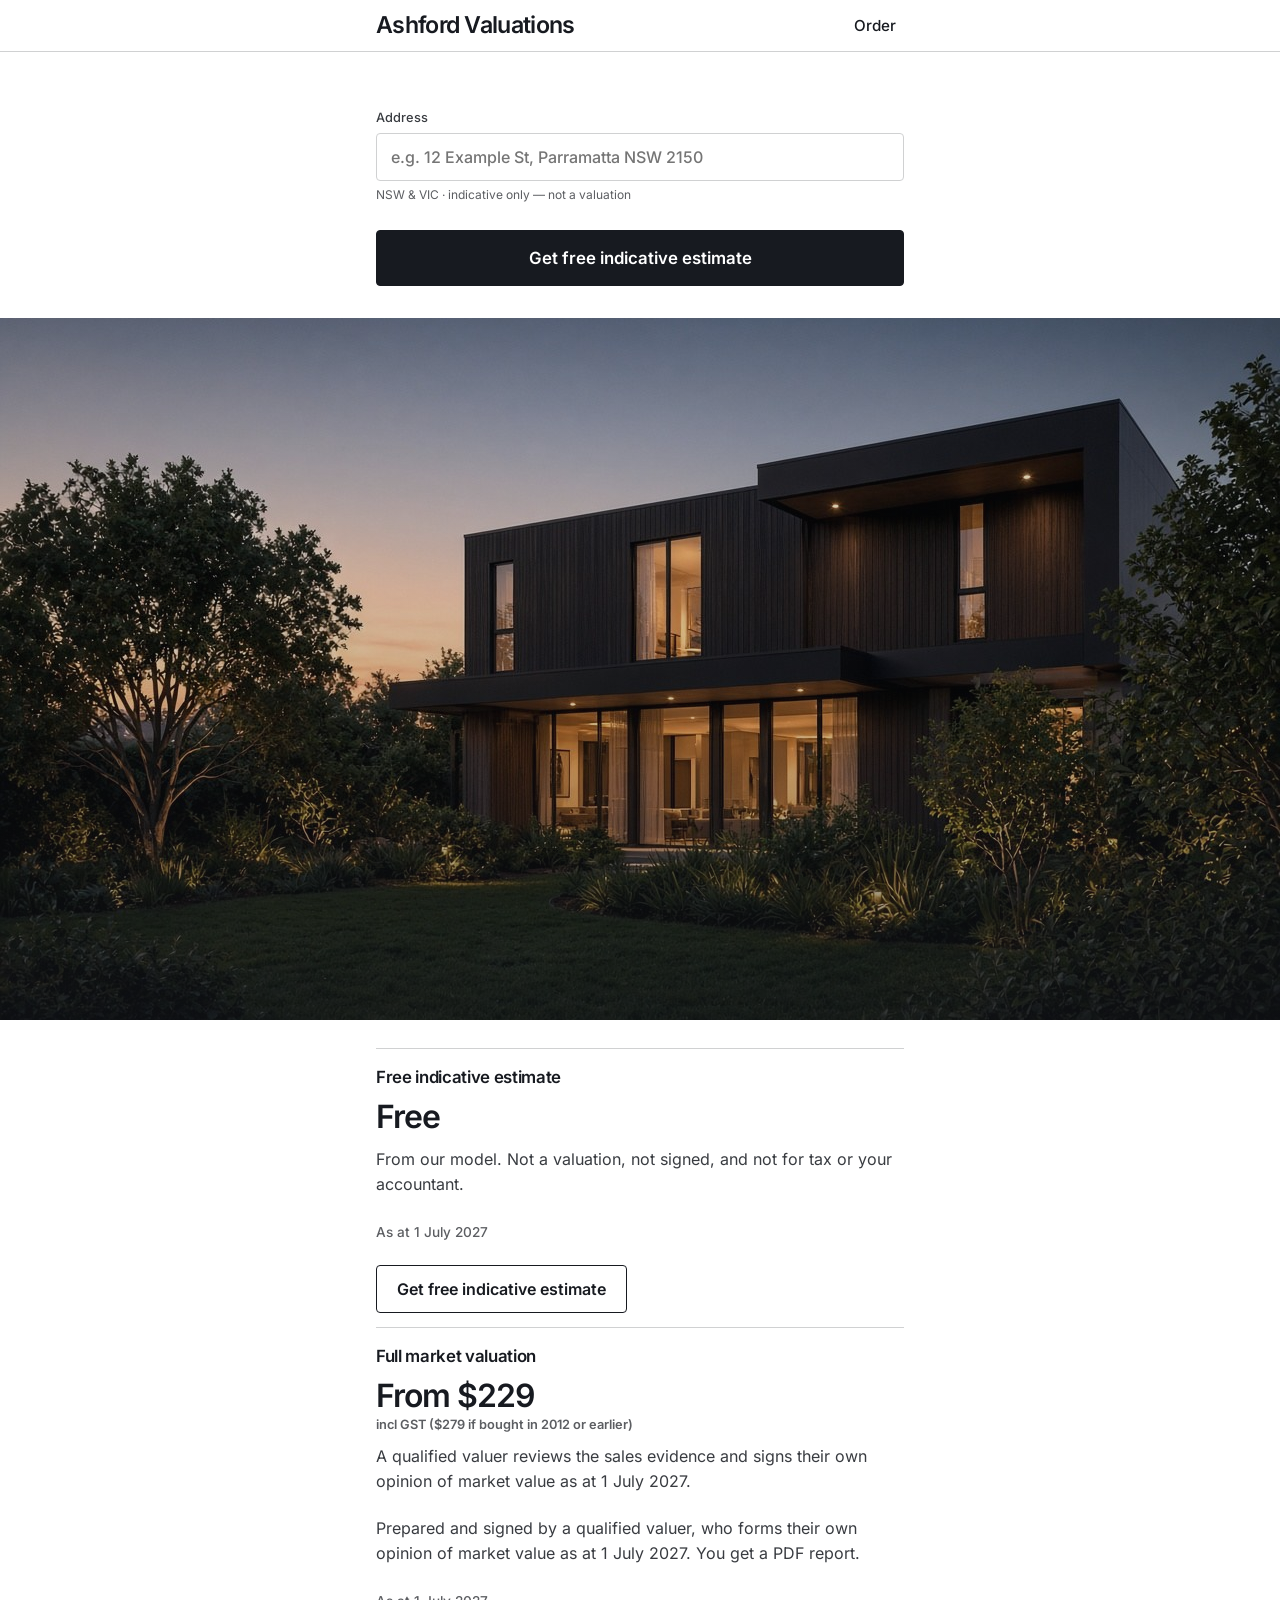
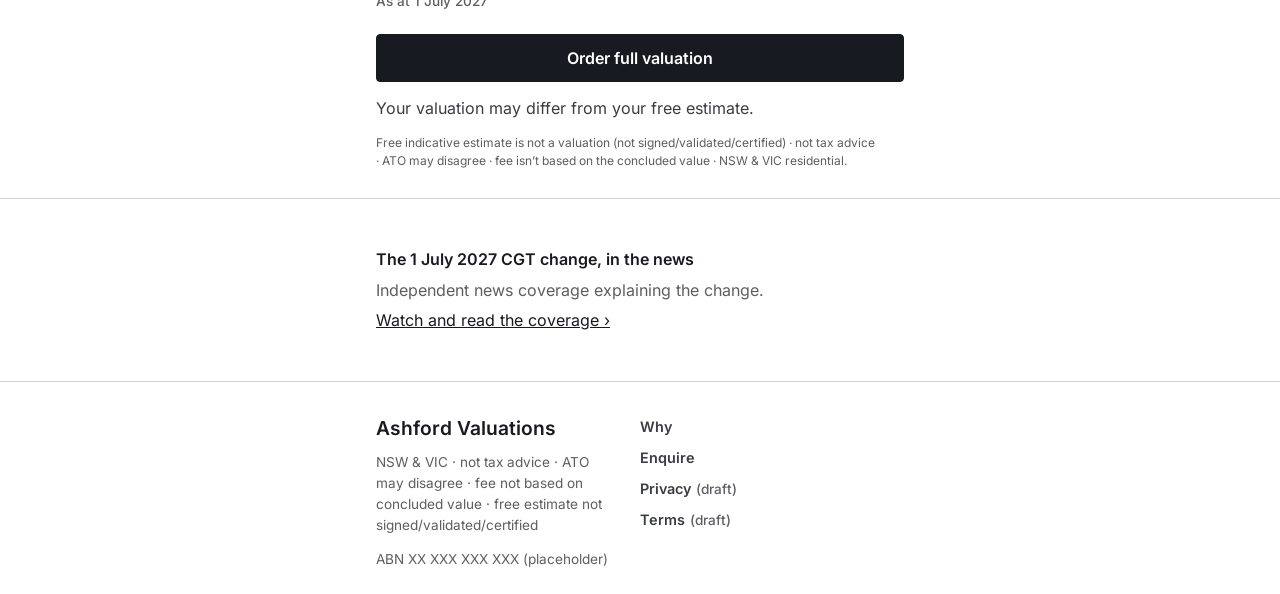
==== index.html @ 21343f56 "design6h: two products on home, start.html fixed-price quote, how-it-works removed - home: remove st" ====
<!DOCTYPE html>
<html lang="en-AU">
<head>
  <meta charset="utf-8">
  <meta name="viewport" content="width=device-width, initial-scale=1">
  <title>Free indicative estimate as at your tax date — Ashford Valuations</title>
  <meta name="description" content="Free indicative estimate as at your tax date. Not a valuation, not for tax. Full market valuation from $229 incl GST ($279 if bought in 2012 or earlier). NSW &amp; VIC.">
  <link rel="stylesheet" href="styles.css?v=design6h">
</head>
<body>
  <header class="site-header">
    <div class="header-inner">
      <a class="logo" href="index.html"><span class="logo-mark">Ashford Valuations</span></a>
      <a class="header-enquire" href="start.html">Order</a>
    </div>
  </header>

  <main>
    <section class="hero hero-avm" id="estimate">
      <div class="container hero-avm-inner">
        <div class="avm-box" id="estimate-form-panel">
          <form id="estimate-form" class="avm-form" novalidate>
            <div class="avm-row">
              <div class="field avm-address">
                <label for="property-address">Address</label>
                <input type="text" id="property-address" name="address" autocomplete="street-address" placeholder="e.g. 12 Example St, Parramatta NSW 2150" required>
                <span class="hint avm-hint">NSW &amp; VIC · indicative only — not a valuation</span>
              </div>
              <div class="avm-submit">
                <button type="submit" class="btn btn-primary btn-lg avm-btn">Get free indicative estimate</button>
              </div>
            </div>
          </form>
        </div>

        <div class="estimate-result avm-result" id="estimate-result" hidden aria-live="polite">
          <p class="estimate-figure"><span id="result-figure">$1,050,000</span></p>
          <p class="tiny-note estimate-date-note" id="result-date-inline">As at 1 July 2027 · indicative — not a valuation, not for tax</p>
          <p class="tiny-note post-result-line">Don’t give this to your accountant.</p>
          <div class="btn-group">
            <a class="btn btn-primary" href="#products">Order from $229</a>
            <button type="button" class="btn btn-outline" id="estimate-reset">Try another</button>
          </div>
        </div>
      </div>
    </section>

    <section class="graphic-band" aria-label="Residential property">
      <img class="graphic-band-img" src="images/hero-property.jpg?v=design6h" alt="Australian residential home exterior at dusk" width="1920" height="1080" decoding="async">
      <div class="graphic-band-scrim" aria-hidden="true"></div>
    </section>

    <section class="section section-tight" id="products">
      <div class="container">
        <div class="sku-grid">
          <article class="sku-card" id="free-estimate">
            <h3>Free indicative estimate</h3>
            <p class="sku-price">Free</p>
            <p>From our model. Not a valuation, not signed, and not for tax or your accountant.</p>
            <p class="sku-meta">As at 1 July 2027</p>
            <div class="sku-ctas-row">
              <a class="btn btn-outline" href="#estimate">Get free indicative estimate</a>
            </div>
          </article>
          <article class="sku-card featured" id="signed-valuation">
            <h3>Full market valuation</h3>
            <p class="sku-price">From $229 <span>incl GST ($279 if bought in 2012 or earlier)</span></p>
            <p>A qualified valuer reviews the sales evidence and signs their own opinion of market value as at 1 July 2027.</p>
            <p>Prepared and signed by a qualified valuer, who forms their own opinion of market value as at 1 July 2027. You get a PDF report.</p>
            <p class="sku-meta">As at 1 July 2027</p>
            <div class="sku-ctas-row">
              <a class="btn btn-primary" href="start.html">Order full valuation</a>
            </div>
          </article>
        </div>
        <p>Your valuation may differ from your free estimate.</p>
        <p class="pricing-note">Free indicative estimate is not a valuation (not signed/validated/certified) · not tax advice · ATO may disagree · fee isn’t based on the concluded value · NSW &amp; VIC residential.</p>
      </div>
    </section>

    <section class="section section-tight news-teaser" aria-labelledby="news-teaser-label">
      <div class="container">
        <p class="news-teaser-title" id="news-teaser-label">The 1 July 2027 CGT change, in the news</p>
        <p class="muted">Independent news coverage explaining the change.</p>
        <p><a class="news-teaser-link" href="why.html#in-the-news">Watch and read the coverage ›</a></p>
      </div>
    </section>
  </main>

  <footer class="site-footer">
    <div class="footer-inner">
      <div>
        <div class="footer-brand">Ashford Valuations</div>
        <p class="footer-meta">NSW &amp; VIC · not tax advice · ATO may disagree · fee not based on concluded value · free estimate not signed/validated/certified</p>
        <p class="footer-meta">ABN XX XXX XXX XXX (placeholder)</p>
      </div>
      <div class="footer-col">
        <ul class="footer-links">
          <li><a href="why.html">Why</a></li>
          <li><a href="start.html">Enquire</a></li>
          <li><a href="privacy.html">Privacy</a> <span class="phone-hint">(draft)</span></li>
          <li><a href="terms.html">Terms</a> <span class="phone-hint">(draft)</span></li>
        </ul>
      </div>
    </div>
  </footer>
  <script src="app.js?v=design6h"></script>
</body>
</html>
---- styles.css ----
/* Lock the Date — design4 Tesla clean-order + valuation graphics (preview, not Joe-approved)
   White page · black CTAs · address-only · photo band · no teal / no Call
   Product locks: address-only hero, as-at 1 July 2027, from $229 — copy unchanged */
/* Inter (self-hosted, SIL OFL 1.1 — see fonts/OFL.txt). Latin subset, variable wght 400–700 (covers 400/500/600/700 used). */
@font-face {
  font-family: "Inter";
  font-style: normal;
  font-weight: 400 700;
  font-display: swap;
  src: url("fonts/inter-latin-wght-normal.woff2?v=design6h") format("woff2");
  unicode-range: U+0000-00FF, U+0131, U+0152-0153, U+02BB-02BC, U+02C6, U+02DA, U+02DC, U+0304, U+0308, U+0329, U+2000-206F, U+20AC, U+2122, U+2191, U+2193, U+2212, U+2215, U+FEFF, U+FFFD;
}

:root {
  --bg: #FFFFFF;
  --bg-soft: #F4F4F4;      /* rare only */
  --bg-elevated: #FFFFFF;
  --bg-muted: #F4F4F4;
  --text: #171A20;
  --text-secondary: #393C41;
  --muted: #5C5E62;
  --border: #D0D1D2;
  --border-strong: #171A20;
  --accent: #171A20;
  --accent-hover: #000000;
  --accent-soft: #F4F4F4;
  --accent-text: #FFFFFF;
  --cta: #171A20;
  --cta-hover: #000000;
  --cta-text: #FFFFFF;
  --ghost-border: #171A20;
  --success: #171A20;
  --success-bg: #F4F4F4;
  --warning-bg: #F4F4F4;
  --warning-border: #D0D1D2;
  --danger-bg: #F4F4F4;
  --shadow-sm: none;
  --shadow-md: none;
  --radius: 4px;
  --radius-lg: 4px;
  --radius-card: 4px;
  --radius-sm: 4px;
  --radius-pill: 4px;
  --max: 560px;
  --font: "Inter", system-ui, -apple-system, "Segoe UI", Roboto, sans-serif;
  --header-h: 52px;
  --tap: 48px;
}

*, *::before, *::after { box-sizing: border-box; }

html {
  scroll-behavior: smooth;
  scroll-padding-top: calc(var(--header-h) + 12px);
}

body {
  margin: 0;
  font-family: var(--font);
  color: var(--text);
  background: var(--bg);
  line-height: 1.55;
  font-size: 16px;
  min-height: 100vh;
  display: flex;
  flex-direction: column;
  -webkit-font-smoothing: antialiased;
  -moz-osx-font-smoothing: grayscale;
}

main { flex: 1; }

img { max-width: 100%; height: auto; display: block; }

a { color: var(--text); text-decoration: none; }
a:hover { color: var(--text); text-decoration: underline; }

h1, h2, h3, h4 {
  font-family: var(--font);
  color: var(--text);
  font-weight: 600;
  line-height: 1.25;
  letter-spacing: -0.02em;
  margin: 0 0 0.5rem;
}

h1 { font-size: clamp(1.5rem, 4vw, 2rem); font-weight: 600; }
h2 { font-size: 1.35rem; font-weight: 600; }
h3 { font-size: 1.05rem; font-weight: 600; }

p { margin: 0 0 0.85rem; color: var(--text-secondary); }
p:last-child { margin-bottom: 0; }

ul, ol { margin: 0 0 1rem; padding-left: 1.25rem; color: var(--text-secondary); }
li { margin-bottom: 0.35rem; }

.sr-only {
  position: absolute;
  width: 1px;
  height: 1px;
  padding: 0;
  margin: -1px;
  overflow: hidden;
  clip: rect(0, 0, 0, 0);
  white-space: nowrap;
  border: 0;
}

.mb-0 { margin-bottom: 0 !important; }
.muted { color: var(--muted); }

/* —— Layout —— */
.container {
  max-width: var(--max);
  margin: 0 auto;
  padding: 0 1rem;
}

.section {
  padding: 1.5rem 0;
}

@media (min-width: 720px) {
  .section { padding: 2rem 0; }
}

.section-tight {
  padding: 1.25rem 0;
}

@media (min-width: 720px) {
  .section-tight { padding: 1.75rem 0; }
}

.section-alt {
  background: transparent;
  border-top: 0;
  border-bottom: 0;
}

.section-head {
  margin-bottom: 1.25rem;
}

.section-head-tight {
  margin-bottom: 1rem;
}

.section-head .lead {
  max-width: 36em;
}

.eyebrow {
  display: inline-block;
  margin: 0 0 0.5rem;
  font-size: 0.72rem;
  font-weight: 600;
  letter-spacing: 0.06em;
  text-transform: uppercase;
  color: var(--accent);
}

.lead {
  font-size: 1.05rem;
  color: var(--text-secondary);
  max-width: 38em;
}

.lead-tight {
  margin-bottom: 1rem;
}

.page-intro {
  padding-top: 1.25rem;
  padding-bottom: 0.75rem;
}

/* —— Header: thin white + Order text —— */
.site-header {
  background: var(--bg-elevated);
  border-bottom: 1px solid var(--border);
  position: sticky;
  top: 0;
  z-index: 100;
  height: var(--header-h);
  box-shadow: none;
}

.header-inner {
  max-width: var(--max);
  margin: 0 auto;
  padding: 0 1rem;
  height: 100%;
  display: flex;
  align-items: center;
  justify-content: space-between;
  gap: 1rem;
}

.logo {
  display: inline-flex;
  align-items: center;
  color: var(--text);
  text-decoration: none;
  min-height: var(--tap);
}

.logo:hover {
  color: var(--text);
  text-decoration: none;
}

.logo-mark {
  font-weight: 600;
  font-size: clamp(1.25rem, 2.8vw, 1.45rem);
  letter-spacing: -0.03em;
  color: var(--text);
  line-height: 1.15;
}

.logo-glyph,
.logo-text,
.logo-sub { display: none; }

.header-call,
.nav-cta {
  display: none !important; /* placeholder Call removed — use .header-enquire */
}

.header-enquire {
  display: inline-flex;
  align-items: center;
  justify-content: center;
  min-height: var(--tap);
  padding: 0 0.5rem;
  font-weight: 500;
  font-size: 0.95rem;
  color: var(--text) !important;
  text-decoration: none !important;
  background: transparent;
  border: 0;
}

.header-enquire:hover {
  color: var(--text) !important;
  text-decoration: underline !important;
}

/* Keep old nav selectors harmless if present */
.nav,
.nav-toggle { display: none !important; }

/* —— Buttons —— */
.btn {
  display: inline-flex;
  align-items: center;
  justify-content: center;
  gap: 0.4rem;
  min-height: var(--tap);
  padding: 0.75rem 1.25rem;
  font-family: var(--font);
  font-size: 1rem;
  font-weight: 600;
  line-height: 1.2;
  border-radius: var(--radius);
  border: 1px solid transparent;
  cursor: pointer;
  text-decoration: none !important;
  text-align: center;
  transition: background 0.12s ease, border-color 0.12s ease, color 0.12s ease, box-shadow 0.12s ease;
}

.btn-primary {
  background: var(--cta);
  color: var(--cta-text) !important;
  border-color: var(--cta);
  box-shadow: none;
}

.btn-primary:hover {
  background: var(--cta-hover);
  border-color: var(--cta-hover);
  color: var(--cta-text) !important;
  box-shadow: none;
}

.btn-secondary {
  background: var(--bg-elevated);
  color: var(--text) !important;
  border-color: var(--border-strong);
}

.btn-secondary:hover {
  background: var(--bg-soft);
  color: var(--text) !important;
}

.btn-outline {
  background: var(--bg);
  color: var(--text) !important;
  border-color: var(--ghost-border);
}

.btn-outline:hover {
  background: var(--bg-soft);
  color: var(--text) !important;
  border-color: var(--ghost-border);
}

.btn-ghost {
  background: transparent;
  color: var(--text-secondary) !important;
  border-color: var(--border);
}

.btn-ghost:hover {
  background: var(--bg-soft);
  color: var(--text) !important;
}

.btn-lg {
  min-height: 56px;
  padding: 0.9rem 1.5rem;
  font-size: 1.05rem;
}

.btn-group {
  display: flex;
  flex-wrap: wrap;
  gap: 0.65rem;
  margin: 1rem 0;
}

.center-btns {
  justify-content: center;
}

.btn:disabled {
  opacity: 0.55;
  cursor: not-allowed;
}

/* —— Forms —— */
.field {
  margin-bottom: 0.85rem;
}

.field label {
  display: block;
  font-size: 0.8rem;
  font-weight: 500;
  color: var(--text-secondary);
  margin-bottom: 0.35rem;
}

.field input,
.field select,
.field textarea {
  width: 100%;
  min-height: var(--tap);
  padding: 0.7rem 0.85rem;
  font-family: var(--font);
  font-size: 1rem;
  color: var(--text);
  background: var(--bg-elevated);
  border: 1px solid var(--border);
  border-radius: var(--radius);
  appearance: none;
  -webkit-appearance: none;
}

.field select {
  background-image: url("data:image/svg+xml,%3Csvg xmlns='http://www.w3.org/2000/svg' width='12' height='8' viewBox='0 0 12 8'%3E%3Cpath fill='%230B0F14' d='M1 1l5 5 5-5'/%3E%3C/svg%3E");
  background-repeat: no-repeat;
  background-position: right 0.9rem center;
  padding-right: 2.4rem;
}

.field input:focus,
.field select:focus,
.field textarea:focus {
  outline: none;
  border-color: var(--text);
  box-shadow: none;
}

.field textarea {
  min-height: 110px;
  resize: vertical;
}

.field .hint,
.hint {
  display: block;
  margin-top: 0.3rem;
  font-size: 0.75rem;
  font-weight: 400;
  line-height: 1.5;
  color: var(--muted);
}

.field-row {
  display: grid;
  gap: 0.75rem;
}

@media (min-width: 640px) {
  .field-row {
    grid-template-columns: 1fr 1fr;
  }
}

.label-optional {
  font-weight: 500;
  color: var(--muted);
}

.form-panel {
  background: var(--bg-elevated);
  border: 1px solid var(--border);
  border-radius: var(--radius-lg);
  box-shadow: none;
  padding: 1.25rem;
  margin: 1rem 0;
}

.form-section h3 {
  margin-bottom: 0.85rem;
  font-size: 1rem;
}

.tiny-note {
  font-size: 0.8rem;
  color: var(--muted);
  margin: 0.75rem 0;
}

.privacy-line {
  border-top: 1px solid var(--border);
  padding-top: 0.75rem;
}

.form-status {
  margin-top: 0.75rem;
  font-size: 0.9rem;
  color: var(--text-secondary);
}

.form-status-error {
  color: #0B0F14;
  background: var(--danger-bg);
  padding: 0.65rem 0.85rem;
  border-radius: var(--radius-sm);
  border: 1px solid #D0D7DE;
}

.confirm-box {
  background: var(--success-bg);
  border: 1px solid var(--success);
  border-radius: var(--radius-lg);
  padding: 1.25rem;
  margin-top: 1rem;
}

.confirm-box h3 {
  color: var(--success);
  margin-bottom: 0.4rem;
}

.confirm-box.visible { display: block; }

/* —— Hero / AVM —— */
.hero,
.hero-avm {
  padding: 2.5rem 0 1.5rem;
  background: var(--bg);
}

@media (min-width: 720px) {
  .hero,
  .hero-avm {
    padding: 3.5rem 0 2rem;
  }
}

.hero-avm-inner {
  max-width: var(--max);
}

.hero h1 {
  margin-bottom: 0.65rem;
}

.hero-sub {
  font-size: 1.05rem;
  color: var(--text-secondary);
  margin-bottom: 1.25rem;
  max-width: 36em;
}

.avm-box {
  background: transparent;
  border: 0;
  border-radius: 0;
  box-shadow: none;
  padding: 0;
  margin-bottom: 0;
}

.avm-form .avm-row {
  display: flex;
  flex-direction: column;
  gap: 0.75rem;
}

.avm-address input {
  font-size: 1rem;
  font-weight: 500;
  min-height: var(--tap);
  border-radius: var(--radius);
}

.avm-submit .avm-btn,
.avm-submit .btn {
  width: 100%;
}

.avm-hint {
  margin: 0.75rem 0 0;
  font-size: 0.75rem;
  font-weight: 400;
  color: var(--muted);
  line-height: 1.5;
}

/* design4: stacked address + full-width black CTA (Tesla order) */
@media (min-width: 720px) {
  .avm-form .avm-row {
    display: flex;
    flex-direction: column;
    gap: 0.75rem;
  }

  .avm-submit .btn {
    width: 100%;
  }
}

/* Estimate result */
.estimate-result,
.avm-result {
  margin-top: 1.25rem;
}

.estimate-demo-card {
  background: var(--bg-elevated);
  border: 1px solid var(--border);
  border-radius: var(--radius-lg);
  box-shadow: none;
  padding: 1.15rem;
  margin-bottom: 0.85rem;
}

.estimate-demo-badge {
  display: inline-block;
  margin: 0 0 0.75rem;
  padding: 0.35rem 0.65rem;
  font-size: 0.72rem;
  font-weight: 500;
  text-transform: uppercase;
  letter-spacing: 0.04em;
  color: var(--text-secondary);
  background: var(--bg-soft);
  border: 1px solid var(--border);
  border-radius: var(--radius-pill);
}

.estimate-address {
  font-size: 1.05rem;
  font-weight: 600;
  color: var(--text);
  margin: 0 0 0.25rem;
}

.estimate-as-at {
  font-size: 0.9rem;
  color: var(--muted);
  margin: 0 0 0.5rem;
}

.estimate-figure {
  font-size: clamp(1.75rem, 6vw, 2.25rem);
  font-weight: 700;
  letter-spacing: -0.03em;
  line-height: 1.1;
  color: var(--text);
  margin: 0.35rem 0 0.5rem;
}

.estimate-range {
  font-size: 1rem;
  font-weight: 600;
  color: var(--text-secondary);
  margin: 0 0 0.65rem;
}

.estimate-mock-note {
  font-size: 0.85rem;
  color: var(--muted);
  margin: 0;
}

.callout {
  background: var(--danger-bg);
  border: 1px solid var(--border);
  border-radius: var(--radius);
  padding: 0.9rem 1rem;
  margin: 0.85rem 0;
}

.callout strong {
  display: block;
  color: var(--text);
  margin-bottom: 0.25rem;
  font-size: 0.95rem;
}

.callout p {
  margin: 0;
  font-size: 0.9rem;
}

.estimate-disclaimer {
  background: var(--warning-bg);
  border-color: var(--warning-border);
}

/* —— SKU buy boxes —— */
.sku-grid {
  display: grid;
  gap: 0.85rem;
}

.sku-grid-2 {
  grid-template-columns: 1fr;
}

@media (min-width: 640px) {
  .sku-grid-2 {
    grid-template-columns: 1fr 1fr;
  }
}

.sku-card {
  background: var(--bg-elevated);
  border: 1px solid var(--border);
  border-radius: var(--radius-lg);
  box-shadow: none;
  padding: 1.15rem;
  display: flex;
  flex-direction: column;
  gap: 0.55rem;
  position: relative;
  overflow: hidden;
}

.sku-card.featured {
  border-color: var(--border);
  border-width: 1px;
  box-shadow: none;
}

/* Kill design2 featured teal top bar (app-card feel) */
.sku-card.featured::before {
  content: none;
  display: none;
}

/* Homepage price: compact band under hero, not a second tall elevated card */
#products .sku-grid {
  gap: 0;
}

#products .sku-card,
#products .sku-card.featured {
  background: transparent;
  border: 0;
  border-top: 1px solid var(--border);
  border-radius: 0;
  box-shadow: none;
  padding: 1.15rem 0 0.85rem;
  overflow: visible;
}

.sku-badge {
  display: inline-block;
  align-self: flex-start;
  padding: 0.25rem 0.55rem;
  font-size: 0.7rem;
  font-weight: 600;
  text-transform: uppercase;
  letter-spacing: 0.04em;
  background: var(--accent-soft);
  color: var(--accent);
  border-radius: var(--radius-pill);
  margin-bottom: 0.25rem;
}

.sku-badge.badge-alt {
  background: var(--bg-muted);
  color: var(--text);
}

.sku-price {
  font-size: clamp(1.75rem, 4vw, 2rem);
  font-weight: 600;
  letter-spacing: -0.03em;
  line-height: 1.1;
  color: var(--text);
  margin: 0.15rem 0 0.25rem;
}

.sku-price span {
  display: block;
  font-size: 0.8rem;
  font-weight: 600;
  letter-spacing: 0;
  color: var(--muted);
  margin-top: 0.25rem;
}

.sku-card h3 {
  font-size: 1.05rem;
  margin: 0;
}

.sku-sub {
  display: block;
  font-size: 0.85rem;
  font-weight: 500;
  color: var(--muted);
  margin-top: 0.2rem;
  letter-spacing: 0;
}

.sku-meta {
  font-size: 0.85rem;
  font-weight: 500;
  color: var(--muted);
  margin: 0.15rem 0 0.5rem;
}

.sku-card ul {
  margin: 0.25rem 0 0.75rem;
  padding-left: 1.1rem;
  flex: 1;
}

.sku-card li {
  font-size: 0.9rem;
  margin-bottom: 0.3rem;
}

.sku-ctas {
  margin: 0.5rem 0 0;
}

.sku-ctas .btn {
  width: 100%;
}

.pricing-note {
  margin-top: 0.85rem;
  font-size: 0.75rem;
  font-weight: 400;
  line-height: 1.5;
  color: var(--muted);
  max-width: 42em;
}

.signed-sku-grid {
  margin: 1rem 0;
}

.signed-valuation-block {
  margin-top: 2rem;
  padding-top: 1.5rem;
  border-top: 1px solid var(--border);
}

.enquire-block {
  background: var(--bg-elevated);
  border: 1px solid var(--border);
  border-radius: var(--radius-lg);
  box-shadow: none;
  padding: 1.15rem;
  margin: 1.25rem 0;
}

.enquire-block h3 {
  margin-bottom: 0.35rem;
}

.enquire-panel {
  margin-top: 1rem;
}

.enquire-heading {
  margin-bottom: 0.35rem;
}

.enquire-intro {
  margin-bottom: 1rem;
}

/* —— Steps —— */
.steps,
.steps-3,
ol.steps {
  list-style: none;
  padding: 0;
  margin: 0;
  display: grid;
  gap: 0;
}

@media (min-width: 720px) {
  .steps-3 {
    grid-template-columns: 1fr;
    gap: 0;
  }
}

.step {
  background: transparent;
  border: 0;
  border-bottom: 1px solid var(--border);
  border-radius: 0;
  box-shadow: none;
  padding: 0.75rem 0;
}

.section-alt .step {
  background: transparent;
}

@media (min-width: 720px) {
  .steps-3 .step {
    border-bottom: 1px solid var(--border);
    border-right: 0;
    padding: 0.75rem 0;
  }
  .steps-3 .step:last-child {
    border-bottom: 1px solid var(--border);
  }
}

.home-steps {
  border-top: 1px solid var(--border);
  margin-top: 0.25rem;
  padding-top: 0.25rem;
}

.step-num {
  display: inline-flex;
  align-items: center;
  justify-content: center;
  width: 28px;
  height: 28px;
  border-radius: 50%;
  background: var(--accent-soft);
  color: var(--accent);
  font-size: 0.85rem;
  font-weight: 600;
  margin-bottom: 0.5rem;
}

.step h3 {
  font-size: 1rem;
  margin-bottom: 0.35rem;
}

.step p {
  font-size: 0.9rem;
  margin: 0;
}

.home-steps .step h3 {
  font-size: 0.9rem;
  line-height: 1.35;
  font-weight: 600;
  margin: 0;
}

.hero-micro,
.post-result-line,
.term-02 {
  margin-top: 0.75rem;
  max-width: 42rem;
}

/* —— Trust strip —— */
.home-trust-section {
  padding: 0.85rem 0;
  background: var(--bg-soft);
  border-top: 1px solid var(--border);
  border-bottom: 1px solid var(--border);
}

.home-trust {
  list-style: none;
  padding: 0;
  margin: 0;
  display: flex;
  flex-wrap: wrap;
  gap: 0.5rem 1.25rem;
  justify-content: center;
  font-size: 0.85rem;
  font-weight: 600;
  color: var(--text-secondary);
}

.home-trust li {
  margin: 0;
  padding: 0.35rem 0;
}

.home-trust li + li::before {
  content: "·";
  margin-right: 1.25rem;
  color: var(--border);
  font-weight: 400;
}

@media (max-width: 480px) {
  .home-trust li + li::before { content: none; margin: 0; }
  .home-trust {
    flex-direction: column;
    align-items: center;
    gap: 0.15rem;
  }
}

.home-more {
  padding: 1.25rem 0 2rem;
  text-align: center;
}

.home-more-line {
  margin: 0;
}

.home-more-line a {
  font-weight: 600;
  font-size: 1rem;
}

/* —— Why page: in the news (independent coverage links) —— */
.news-list {
  display: flex;
  flex-direction: column;
  gap: 0.75rem;
  list-style: none;
  margin: 0;
  padding: 0;
}

.news-item {
  background: var(--bg-elevated);
  border: 1px solid var(--border);
  border-radius: var(--radius-lg);
  padding: 1rem;
  margin: 0;
}

.news-meta {
  font-size: 0.72rem;
  font-weight: 500;
  letter-spacing: 0.04em;
  text-transform: uppercase;
  color: var(--muted);
  margin: 0 0 0.35rem;
}

.news-title {
  display: block;
  font-weight: 600;
  font-size: 1rem;
  line-height: 1.4;
  color: var(--text);
}

.news-read {
  display: block;
  margin-top: 0.5rem;
  font-size: 0.85rem;
  font-weight: 500;
  color: var(--muted);
}

.news-foot {
  margin: 0.85rem 0 0;
}

.news-foot + .news-list {
  margin-top: 1.25rem;
}

.news-videos {
  display: grid;
  gap: 1rem;
}

@media (min-width: 720px) {
  .news-videos { grid-template-columns: 1fr 1fr; }
}

.news-video {
  margin: 0;
}

.video-frame {
  position: relative;
  aspect-ratio: 16 / 9;
  background: var(--text);
  border-radius: var(--radius-lg);
  overflow: hidden;
}

.video-frame iframe,
.yt-facade,
.yt-facade img {
  position: absolute;
  inset: 0;
  width: 100%;
  height: 100%;
  border: 0;
}

.yt-facade img {
  object-fit: cover;
}

.yt-play {
  position: absolute;
  top: 50%;
  left: 50%;
  width: 56px;
  height: 40px;
  margin: -20px 0 0 -28px;
  border-radius: var(--radius);
  background: rgba(23, 26, 32, 0.85);
}

.yt-play::after {
  content: "";
  position: absolute;
  top: 50%;
  left: 50%;
  margin: -8px 0 0 -5px;
  border-style: solid;
  border-width: 8px 0 8px 14px;
  border-color: transparent transparent transparent #FFFFFF;
}

.yt-facade:hover .yt-play,
.yt-facade:focus-visible .yt-play {
  background: #000000;
}

.news-caption {
  margin-top: 0.5rem;
  color: var(--text-secondary);
}

.news-caption a {
  text-decoration: underline;
}

/* Home: small teaser linking to why.html#in-the-news */
.news-teaser {
  border-top: 1px solid var(--border);
  padding: 32px 0;
}

@media (min-width: 720px) {
  .news-teaser { padding: 48px 0; }
}

.news-teaser p {
  font-size: 1rem;
  margin-bottom: 0.35rem;
}

.news-teaser p:last-child {
  margin-bottom: 0;
}

.news-teaser .news-teaser-title {
  font-weight: 600;
  color: var(--text);
}

.news-teaser-link {
  color: var(--text);
  text-decoration: underline;
}

/* start.html: on-page fixed-price quote (design6h) */
.quote-result {
  margin-top: 0.5rem;
}

.quote-message {
  font-weight: 600;
  color: var(--text);
}

.quote-result .btn {
  margin-top: 0.35rem;
}

/* —— Example / compare table —— */
.example-block {
  background: var(--bg-elevated);
  border: 1px solid var(--border);
  border-radius: var(--radius-lg);
  box-shadow: none;
  padding: 1.15rem;
}

.example-label {
  display: inline-block;
  font-size: 0.72rem;
  font-weight: 500;
  text-transform: uppercase;
  letter-spacing: 0.04em;
  color: var(--text-secondary);
  background: var(--bg-soft);
  border: 1px solid var(--border);
  padding: 0.3rem 0.55rem;
  border-radius: var(--radius-pill);
  margin: 0 0 0.75rem;
}

.example-label-loud { /* same */ }

.example-setup {
  font-size: 0.95rem;
  margin-bottom: 1rem;
}

.compare-table-wrap {
  overflow-x: auto;
  margin: 0.75rem 0;
  border: 1px solid var(--border);
  border-radius: var(--radius-sm);
}

.compare-table {
  width: 100%;
  border-collapse: collapse;
  font-size: 0.9rem;
}

.compare-table th,
.compare-table td {
  padding: 0.7rem 0.75rem;
  text-align: left;
  border-bottom: 1px solid var(--border);
  color: var(--text-secondary);
}

.compare-table th {
  background: var(--bg-soft);
  font-weight: 700;
  color: var(--text);
  font-size: 0.8rem;
  text-transform: uppercase;
  letter-spacing: 0.03em;
}

.compare-table tr:last-child td {
  border-bottom: 0;
}

.compare-table .row-accent td {
  background: var(--accent-soft);
  color: var(--text);
  font-weight: 600;
}

.example-saving {
  font-size: 1.05rem;
  color: var(--text);
  margin: 0.85rem 0 0.5rem;
}

.example-disclaimer {
  font-size: 0.85rem;
  color: var(--muted);
  margin: 0;
}

/* —— FAQ —— */
.faq-list {
  display: flex;
  flex-direction: column;
  gap: 0.5rem;
}

.faq-item {
  background: var(--bg-elevated);
  border: 1px solid var(--border);
  border-radius: var(--radius);
  box-shadow: none;
  padding: 0;
}

.faq-item summary {
  cursor: pointer;
  font-weight: 600;
  color: var(--text);
  padding: 0.9rem 1rem;
  min-height: var(--tap);
  list-style: none;
  display: flex;
  align-items: center;
}

.faq-item summary::-webkit-details-marker { display: none; }

.faq-item summary::after {
  content: "+";
  margin-left: auto;
  font-size: 1.25rem;
  font-weight: 700;
  color: var(--accent);
}

.faq-item[open] summary::after {
  content: "−";
}

.faq-item p {
  margin: 0;
  padding: 0 1rem 1rem;
  font-size: 0.92rem;
}

/* —— Scope —— */
.scope-grid {
  display: grid;
  gap: 0.75rem;
}

@media (min-width: 560px) {
  .scope-grid {
    grid-template-columns: 1fr 1fr;
  }
}

.scope-card {
  border: 1px solid var(--border);
  border-radius: var(--radius);
  box-shadow: none;
  padding: 1rem;
  background: var(--bg-elevated);
}

.scope-yes {
  border-color: var(--success);
}

.scope-yes h3 { color: var(--success); }

.scope-no h3 { color: var(--muted); }

.scope-card ul {
  margin: 0.5rem 0 0;
  padding-left: 1.1rem;
}

.scope-card li {
  font-size: 0.9rem;
}

/* —— CTA band —— */
.section-cta {
  padding-bottom: 2rem;
}

.cta-band {
  background: var(--bg-soft);
  color: var(--text);
  border: 1px solid var(--border);
  border-radius: var(--radius-lg);
  box-shadow: none;
  padding: 1.5rem 1.15rem;
  text-align: center;
}

.cta-band h2 {
  color: var(--text);
  margin-bottom: 0.4rem;
}

.cta-band p {
  color: var(--text-secondary);
  max-width: 32em;
  margin-left: auto;
  margin-right: auto;
}

.cta-band .btn-primary {
  background: var(--cta);
  border-color: var(--cta);
  color: var(--cta-text) !important;
}

.cta-band .btn-secondary {
  background: var(--bg-elevated);
  color: var(--text) !important;
  border-color: var(--border-strong);
}

.cta-band .btn-secondary:hover {
  background: var(--bg-soft);
}

.cta-phone-line {
  margin-top: 0.85rem;
  font-size: 0.9rem;
}

.cta-phone-line a {
  color: var(--accent) !important;
  font-weight: 600;
}

/* —— Legal —— */
.legal-content {
  max-width: 40em;
}

.legal-content h1 {
  margin-bottom: 0.35rem;
}

.legal-content h2 {
  margin-top: 1.5rem;
  font-size: 1.15rem;
}

.legal-stub {
  background: var(--bg-soft);
  border: 1px solid var(--border);
  border-radius: var(--radius);
  padding: 0.9rem 1rem;
  margin-bottom: 1.25rem;
}

.legal-stub strong {
  display: block;
  margin-bottom: 0.25rem;
  color: var(--text);
}

/* —— Footer —— */
.site-footer {
  background: var(--bg);
  border-top: 1px solid var(--border);
  padding: 2rem 0 0;
  margin-top: auto;
}

.footer-inner {
  max-width: var(--max);
  margin: 0 auto;
  padding: 0 1rem 1.5rem;
  display: grid;
  gap: 1.5rem;
}

@media (min-width: 720px) {
  .footer-inner {
    grid-template-columns: 2fr 1fr 1fr;
  }
}

.footer-brand {
  font-weight: 600;
  font-size: clamp(1.05rem, 2.2vw, 1.2rem);
  color: var(--text);
  margin-bottom: 0.4rem;
}

.footer-inner p {
  font-size: 0.85rem;
  color: var(--muted);
}

.footer-meta {
  margin-top: 0.5rem;
}

.footer-privacy {
  margin-top: 0.65rem;
  font-size: 0.78rem !important;
}

.footer-col h4 {
  font-size: 0.75rem;
  text-transform: uppercase;
  letter-spacing: 0.06em;
  color: var(--muted);
  margin-bottom: 0.5rem;
}

.footer-links {
  list-style: none;
  padding: 0;
  margin: 0;
}

.footer-links li {
  margin-bottom: 0.4rem;
}

.footer-links a {
  font-size: 0.9rem;
  font-weight: 600;
  color: var(--text-secondary);
}

.footer-links a:hover {
  color: var(--accent);
}

.footer-bottom {
  border-top: 1px solid var(--border);
  padding: 0.85rem 1rem;
  max-width: var(--max);
  margin: 0 auto;
  font-size: 0.75rem;
  color: var(--muted);
  text-align: left;
}

.footer-illustrative {
  display: block;
  margin-top: 0.25rem;
}

/* —— Misc —— */
.phone-placeholder {
  cursor: pointer;
}

.phone-hint {
  color: var(--muted);
  font-weight: 500;
  font-size: 0.85em;
}

.draft-banner {
  background: var(--warning-bg);
  border-bottom: 1px solid var(--warning-border);
  text-align: center;
  padding: 0.5rem;
  font-size: 0.8rem;
  font-weight: 700;
}

.redirect-note {
  padding: 3rem 1rem;
  text-align: center;
}

.estimate-landing {
  max-width: 640px;
}

.estimate-form-panel {
  margin-top: 1rem;
}


.collection-notice {
  margin: 1rem 0;
  padding: 0.85rem 1rem;
  background: var(--bg-soft);
  border: 1px solid var(--border);
  border-radius: 6px;
  font-size: 0.85rem;
  line-height: 1.45;
  color: var(--text-secondary);
}
.collection-notice p { margin: 0 0 0.65rem; }
.collection-notice p:last-child { margin-bottom: 0; }
.start-disclaimer-cluster { margin: 1rem 0; font-size: 0.9rem; }

/* legal2 pages rebuild 20260920T235338Z */
/* legal3 no-h1 zillow hero */
/* legal4 single-sku address-only hero */
/* legal5 v1 locked homepage */

/* design3 dense crisp-white */
/* design4 Tesla clean-order */

/* —— Graphic band: full-bleed residential + date lock —— */
.graphic-band {
  position: relative;
  width: 100%;
  height: 50vh;
  min-height: 280px;
  max-height: 720px;
  overflow: hidden;
  background: #171A20;
  margin: 0;
}

@media (min-width: 720px) {
  .graphic-band {
    height: 78vh;
    min-height: 420px;
  }
}

.graphic-band-img {
  width: 100%;
  height: 100%;
  object-fit: cover;
  object-position: center;
  display: block;
}

.graphic-band-scrim {
  position: absolute;
  inset: 0;
  background: linear-gradient(
    to top,
    rgba(23, 26, 32, 0.55) 0%,
    rgba(23, 26, 32, 0.2) 45%,
    rgba(23, 26, 32, 0.15) 100%
  );
  pointer-events: none;
}

.graphic-band-date {
  position: absolute;
  inset: 0;
  display: flex;
  align-items: center;
  justify-content: center;
  pointer-events: none;
  z-index: 1;
}

.graphic-band-date span {
  font-family: var(--font);
  font-weight: 500;
  font-size: clamp(2.5rem, 10vw, 5.5rem);
  letter-spacing: 0.08em;
  color: #FFFFFF;
  text-shadow: 0 2px 24px rgba(0, 0, 0, 0.35);
  line-height: 1;
  white-space: nowrap;
}

.sku-ctas-row {
  display: flex;
  flex-wrap: wrap;
  gap: 0.65rem;
  align-items: center;
  margin-top: 0.35rem;
}

.sku-ctas-row .btn-primary {
  flex: 1 1 220px;
}

.sku-ctas-row .btn-outline {
  flex: 0 0 auto;
}

/* Hide leftover Call placeholders sitewide */
.phone-placeholder,
.cta-phone-line,
a[href^="tel:"] {
  display: none !important;
}


/* design4b: date overlay removed */
.graphic-band-date { display: none !important; }

/* ashford1 brand rename */

/* design5 = ashford brand on tesla chrome */

/* design6 full market valuation CTAs */

/* design6b larger Ashford wordmark */

/* design6d in-the-news links replace stories */
/* design6f click-to-play YouTube facades + richer article cards */
/* design6h two products on home, start.html fixed-price quote, how-it-works removed */
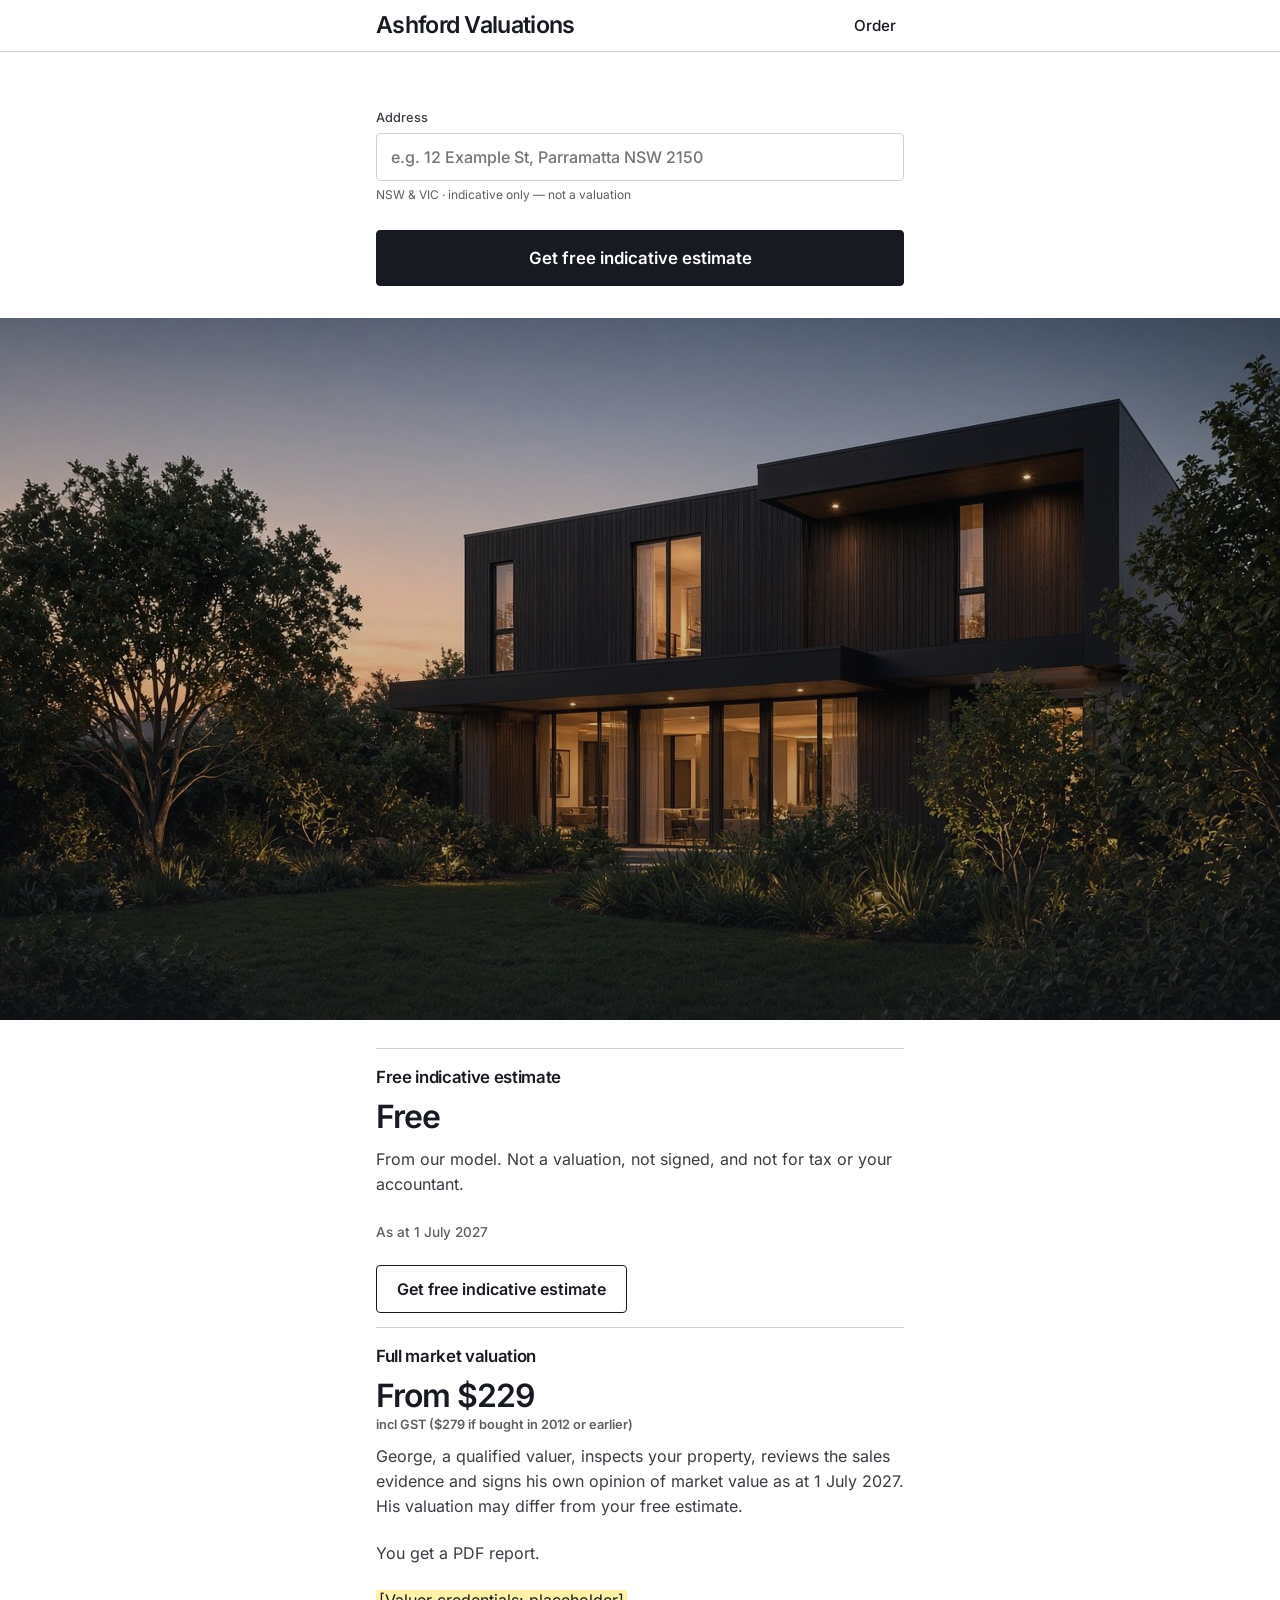
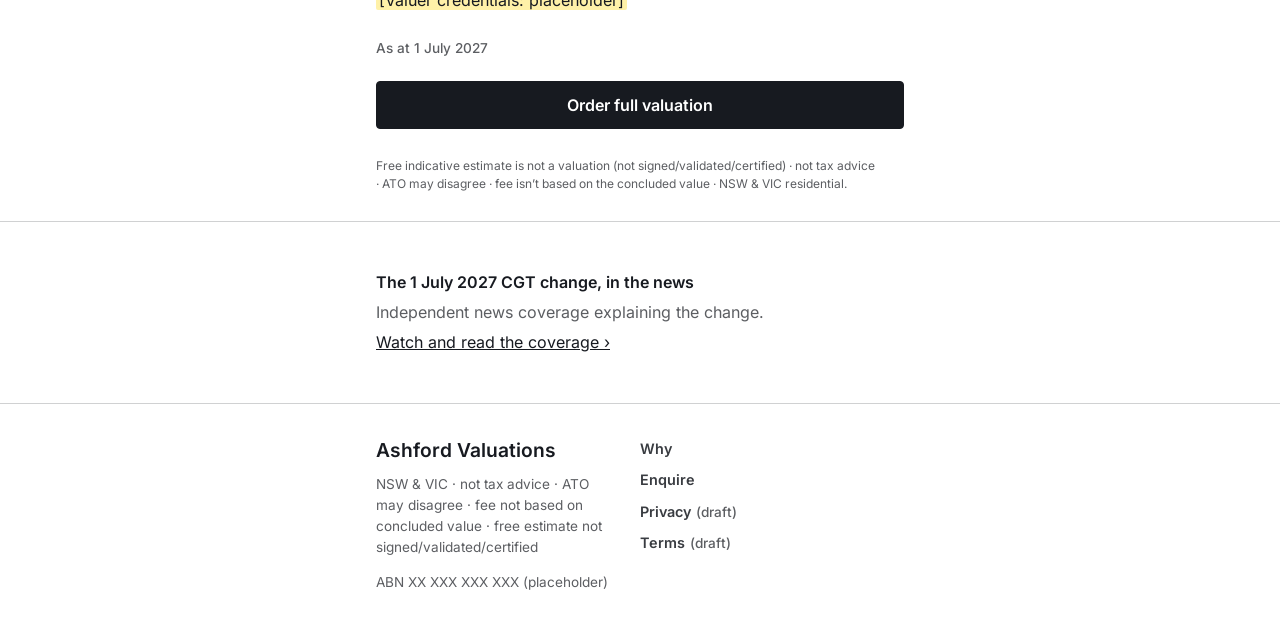
==== commit 5e7f9c60: "design6h: Legal update — inspected valuation wording (George), credential/service-area/timing placeh" ====
--- a/index.html
+++ b/index.html
@@ -65,15 +65,15 @@
           <article class="sku-card featured" id="signed-valuation">
             <h3>Full market valuation</h3>
             <p class="sku-price">From $229 <span>incl GST ($279 if bought in 2012 or earlier)</span></p>
-            <p>A qualified valuer reviews the sales evidence and signs their own opinion of market value as at 1 July 2027.</p>
-            <p>Prepared and signed by a qualified valuer, who forms their own opinion of market value as at 1 July 2027. You get a PDF report.</p>
+            <p>George, a qualified valuer, inspects your property, reviews the sales evidence and signs his own opinion of market value as at 1 July 2027. His valuation may differ from your free estimate.</p>
+            <p>You get a PDF report.</p>
+            <p><mark class="copy-placeholder">[Valuer credentials: placeholder]</mark></p>
             <p class="sku-meta">As at 1 July 2027</p>
             <div class="sku-ctas-row">
               <a class="btn btn-primary" href="start.html">Order full valuation</a>
             </div>
           </article>
         </div>
-        <p>Your valuation may differ from your free estimate.</p>
         <p class="pricing-note">Free indicative estimate is not a valuation (not signed/validated/certified) · not tax advice · ATO may disagree · fee isn’t based on the concluded value · NSW &amp; VIC residential.</p>
       </div>
     </section>
--- a/styles.css
+++ b/styles.css
@@ -1120,6 +1120,14 @@
   margin-top: 0.35rem;
 }
 
+/* Obvious copy placeholders (not final copy) */
+.copy-placeholder {
+  background: #FFF1A8;
+  color: var(--text);
+  padding: 0 0.2em;
+  border-radius: 2px;
+}
+
 /* —— Example / compare table —— */
 .example-block {
   background: var(--bg-elevated);
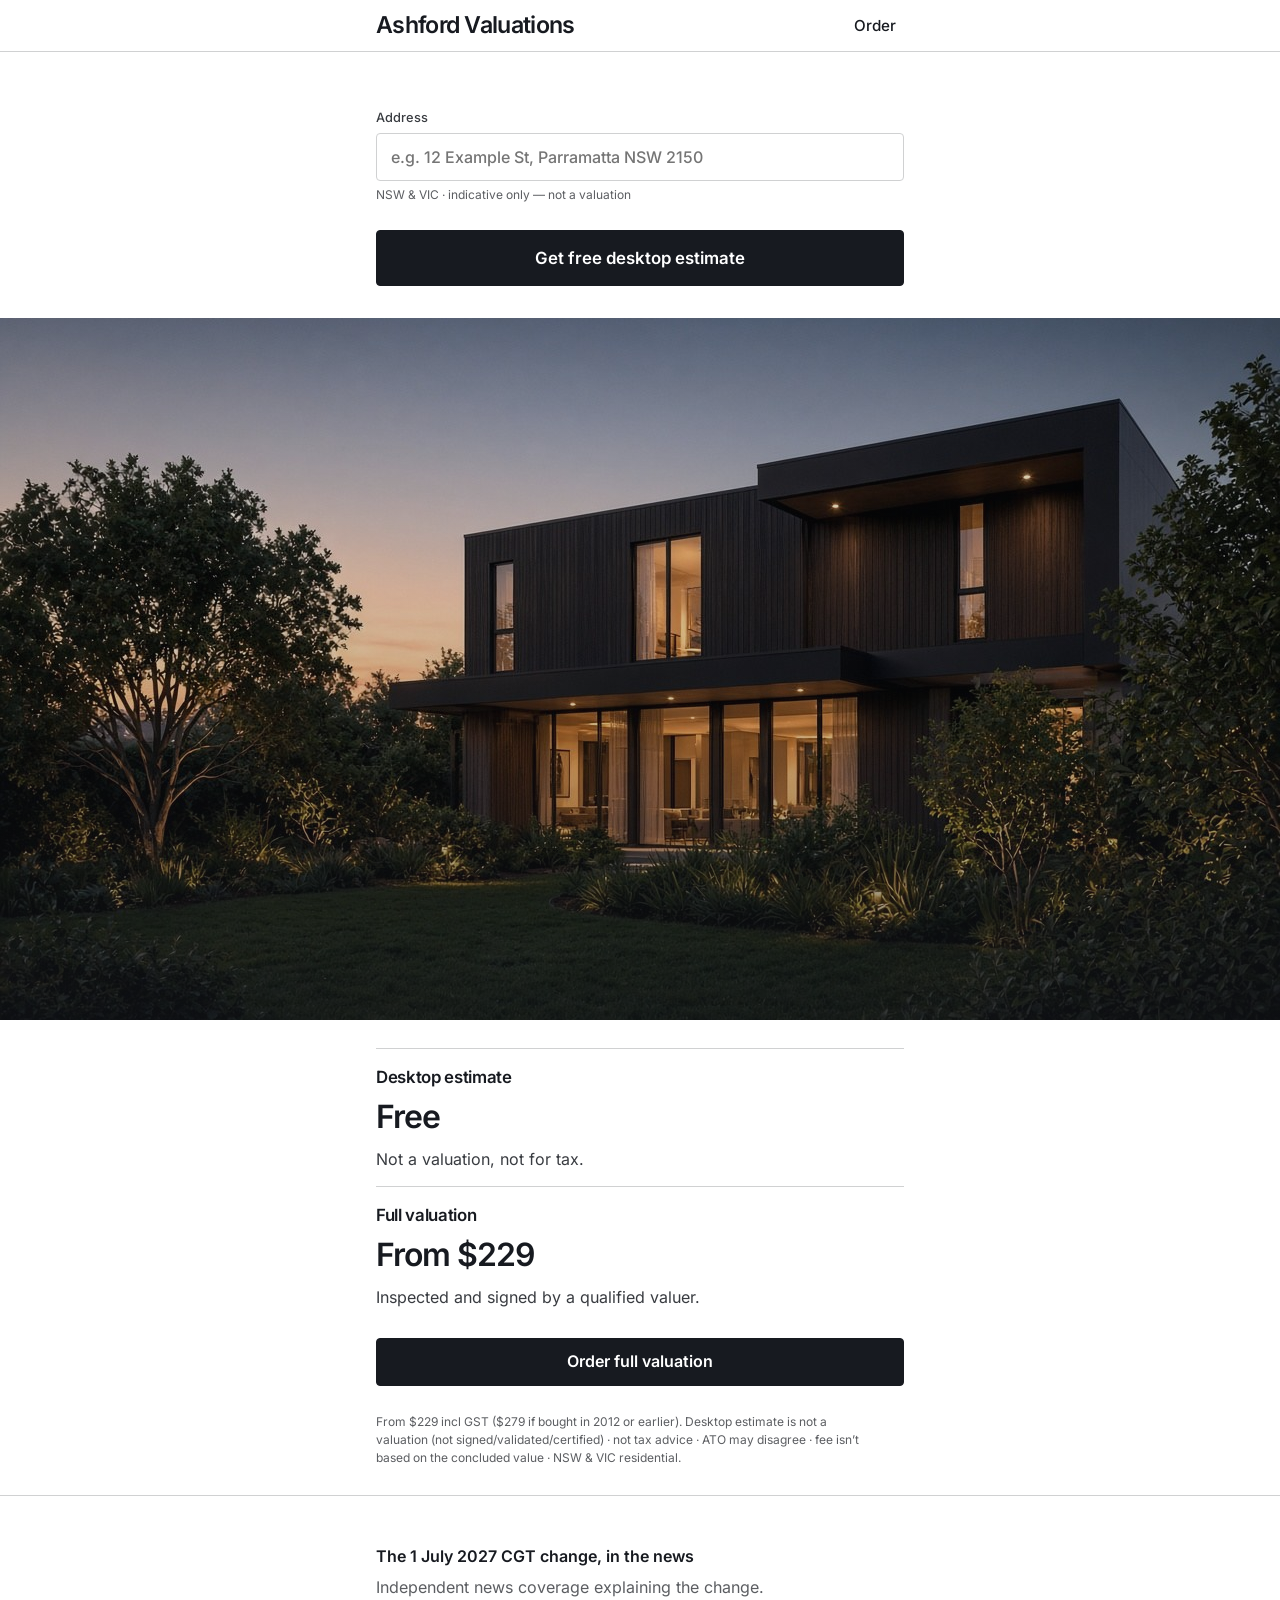
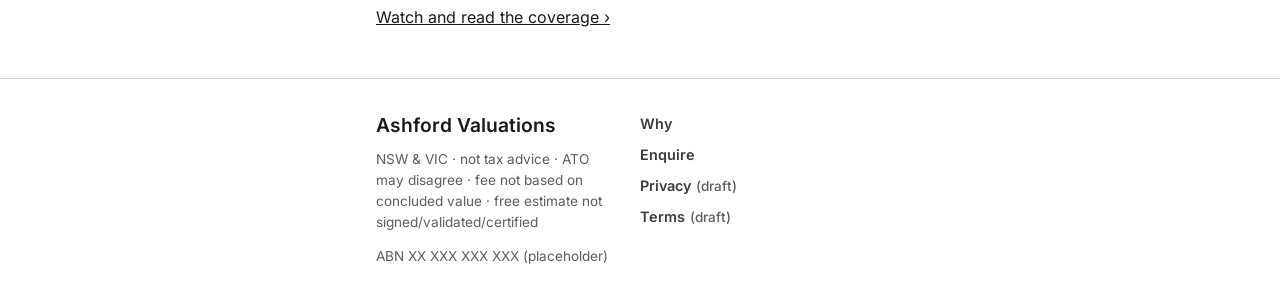
==== commit 50cb11de: "design6h: simpler product cards (Desktop estimate / Full valuation), detail moved to why FAQ, start " ====
--- a/index.html
+++ b/index.html
@@ -3,8 +3,8 @@
 <head>
   <meta charset="utf-8">
   <meta name="viewport" content="width=device-width, initial-scale=1">
-  <title>Free indicative estimate as at your tax date — Ashford Valuations</title>
-  <meta name="description" content="Free indicative estimate as at your tax date. Not a valuation, not for tax. Full market valuation from $229 incl GST ($279 if bought in 2012 or earlier). NSW &amp; VIC.">
+  <title>Free desktop estimate as at your tax date — Ashford Valuations</title>
+  <meta name="description" content="Free desktop estimate as at your tax date. Not a valuation, not for tax. Full valuation from $229 incl GST ($279 if bought in 2012 or earlier). NSW &amp; VIC.">
   <link rel="stylesheet" href="styles.css?v=design6h">
 </head>
 <body>
@@ -27,7 +27,7 @@
                 <span class="hint avm-hint">NSW &amp; VIC · indicative only — not a valuation</span>
               </div>
               <div class="avm-submit">
-                <button type="submit" class="btn btn-primary btn-lg avm-btn">Get free indicative estimate</button>
+                <button type="submit" class="btn btn-primary btn-lg avm-btn">Get free desktop estimate</button>
               </div>
             </div>
           </form>
@@ -54,27 +54,20 @@
       <div class="container">
         <div class="sku-grid">
           <article class="sku-card" id="free-estimate">
-            <h3>Free indicative estimate</h3>
+            <h3>Desktop estimate</h3>
             <p class="sku-price">Free</p>
-            <p>From our model. Not a valuation, not signed, and not for tax or your accountant.</p>
-            <p class="sku-meta">As at 1 July 2027</p>
-            <div class="sku-ctas-row">
-              <a class="btn btn-outline" href="#estimate">Get free indicative estimate</a>
-            </div>
+            <p>Not a valuation, not for tax.</p>
           </article>
           <article class="sku-card featured" id="signed-valuation">
-            <h3>Full market valuation</h3>
-            <p class="sku-price">From $229 <span>incl GST ($279 if bought in 2012 or earlier)</span></p>
-            <p>George, a qualified valuer, inspects your property, reviews the sales evidence and signs his own opinion of market value as at 1 July 2027. His valuation may differ from your free estimate.</p>
-            <p>You get a PDF report.</p>
-            <p><mark class="copy-placeholder">[Valuer credentials: placeholder]</mark></p>
-            <p class="sku-meta">As at 1 July 2027</p>
+            <h3>Full valuation</h3>
+            <p class="sku-price">From $229</p>
+            <p>Inspected and signed by a qualified valuer.</p>
             <div class="sku-ctas-row">
               <a class="btn btn-primary" href="start.html">Order full valuation</a>
             </div>
           </article>
         </div>
-        <p class="pricing-note">Free indicative estimate is not a valuation (not signed/validated/certified) · not tax advice · ATO may disagree · fee isn’t based on the concluded value · NSW &amp; VIC residential.</p>
+        <p class="pricing-note">From $229 incl GST ($279 if bought in 2012 or earlier). Desktop estimate is not a valuation (not signed/validated/certified) · not tax advice · ATO may disagree · fee isn’t based on the concluded value · NSW &amp; VIC residential.</p>
       </div>
     </section>
 
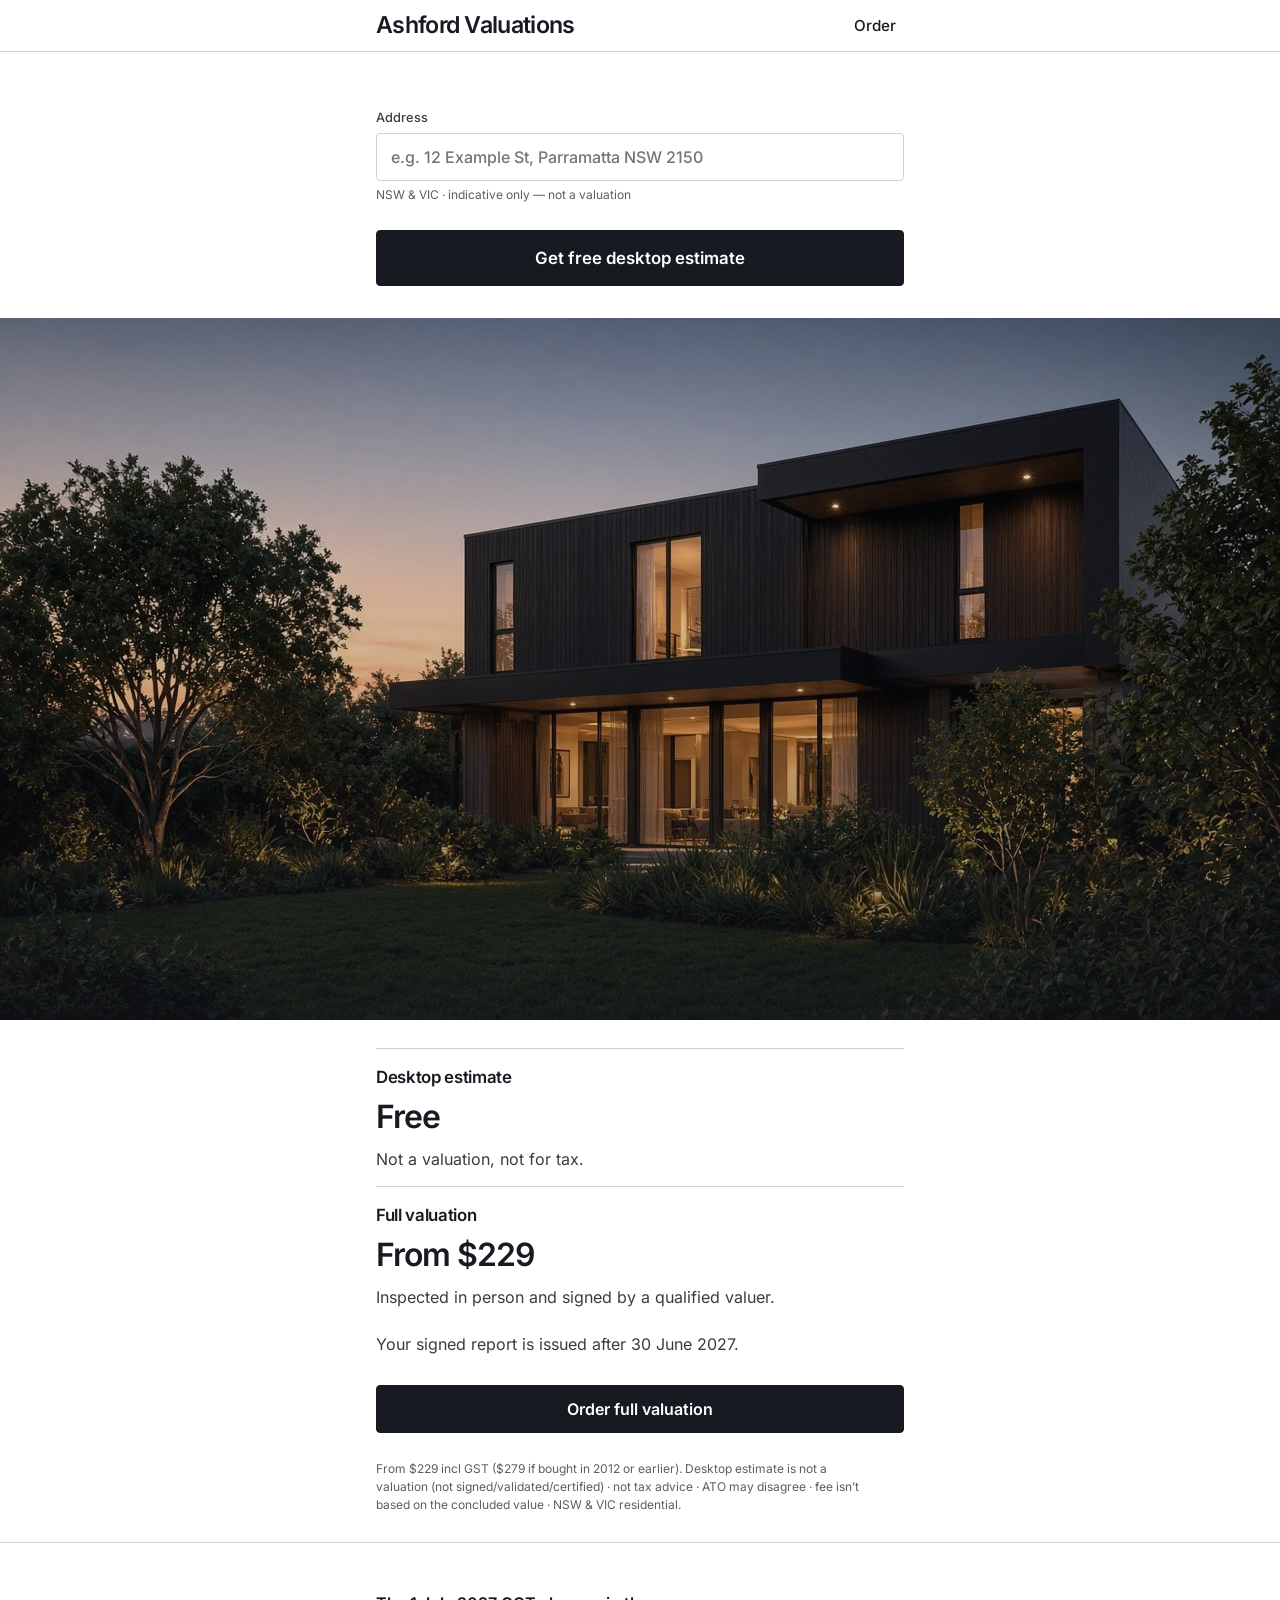
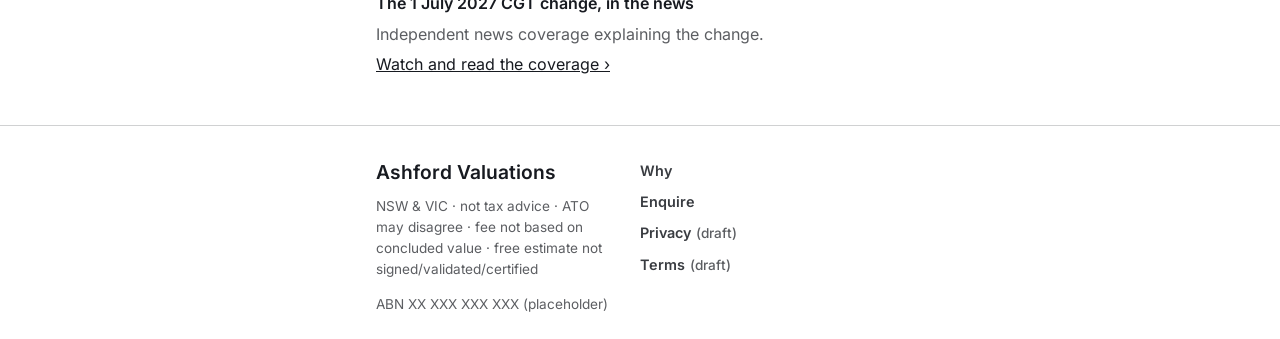
==== commit 0c97ac65: "design6h: Legal edits: inspected-in-person line, report issued after 30 June 2027, FAQ placeholders," ====
--- a/index.html
+++ b/index.html
@@ -61,7 +61,8 @@
           <article class="sku-card featured" id="signed-valuation">
             <h3>Full valuation</h3>
             <p class="sku-price">From $229</p>
-            <p>Inspected and signed by a qualified valuer.</p>
+            <p>Inspected in person and signed by a qualified valuer.</p>
+            <p>Your signed report is issued after 30 June 2027.</p>
             <div class="sku-ctas-row">
               <a class="btn btn-primary" href="start.html">Order full valuation</a>
             </div>
--- a/styles.css
+++ b/styles.css
@@ -1078,13 +1078,15 @@
 }
 
 /* Home: small teaser linking to why.html#in-the-news */
-.news-teaser {
+.news-teaser,
+.bridge-section {
   border-top: 1px solid var(--border);
   padding: 32px 0;
 }
 
 @media (min-width: 720px) {
-  .news-teaser { padding: 48px 0; }
+  .news-teaser,
+  .bridge-section { padding: 48px 0; }
 }
 
 .news-teaser p {
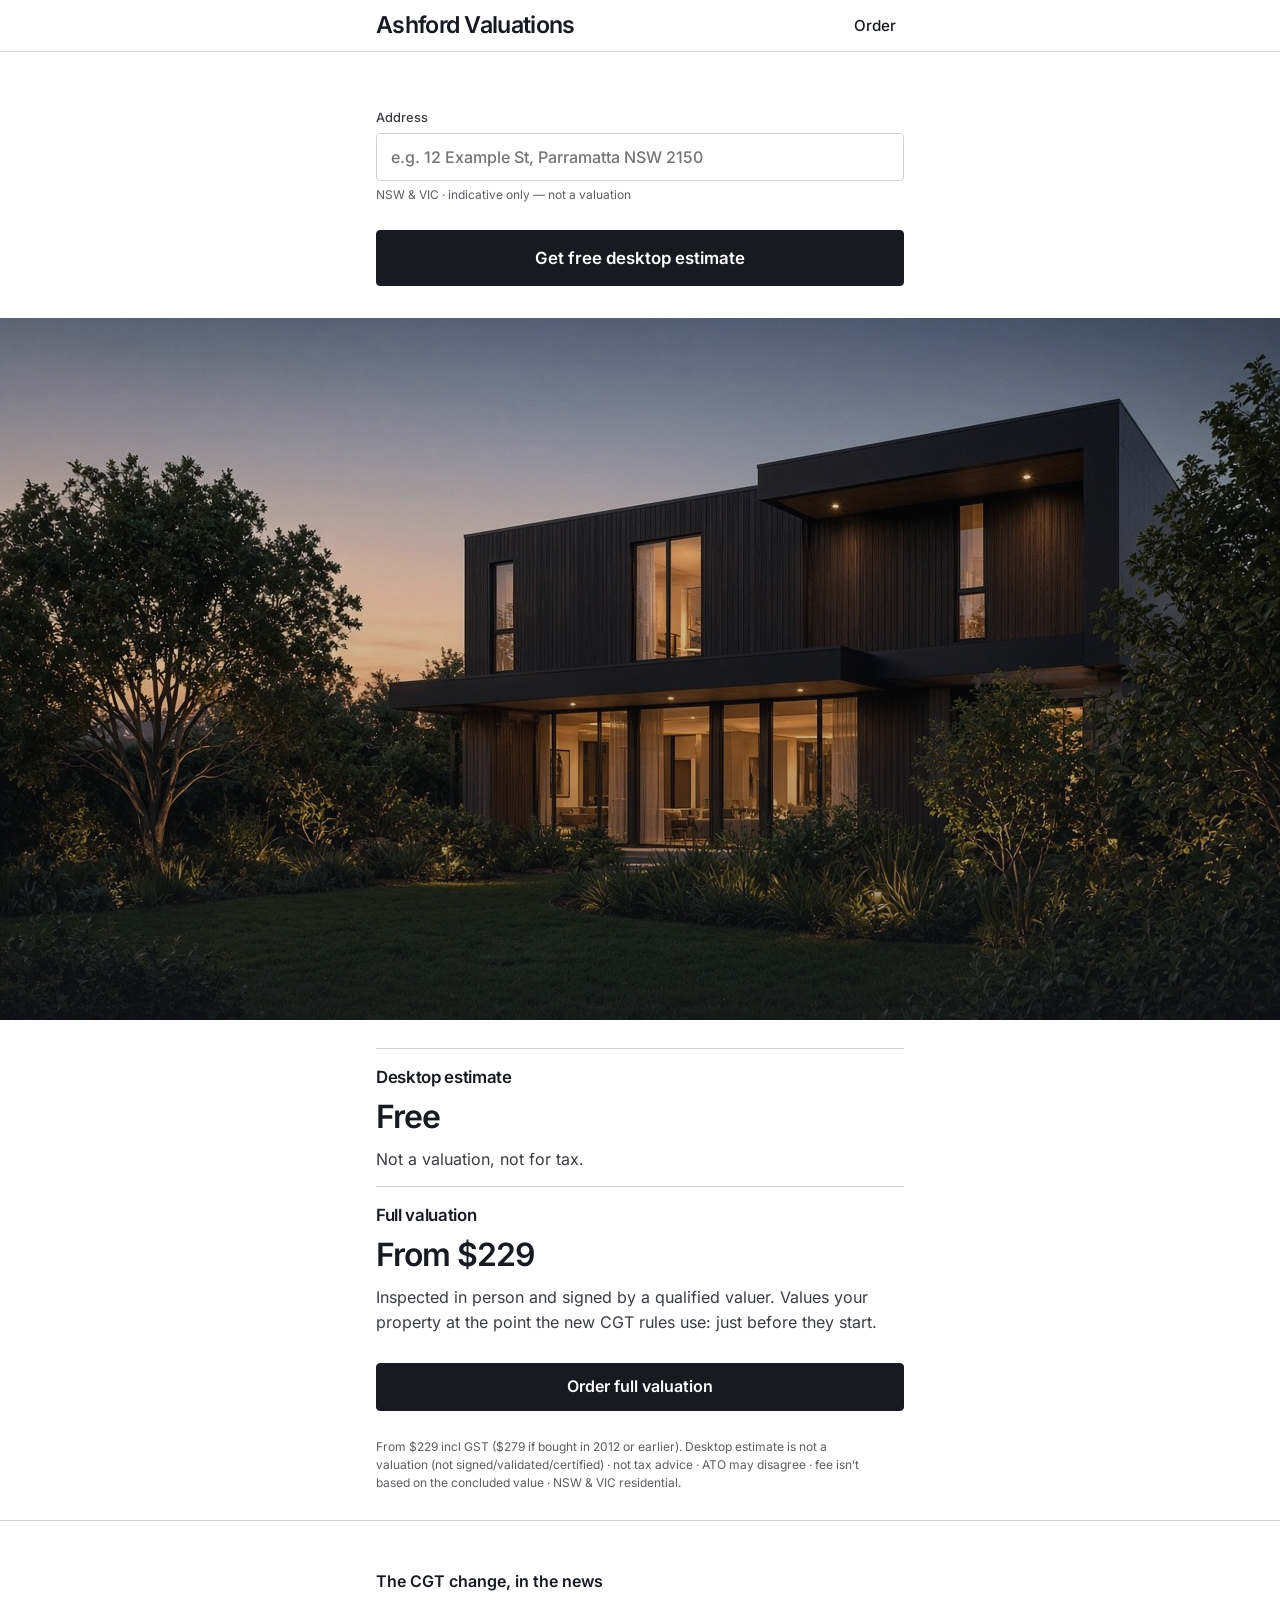
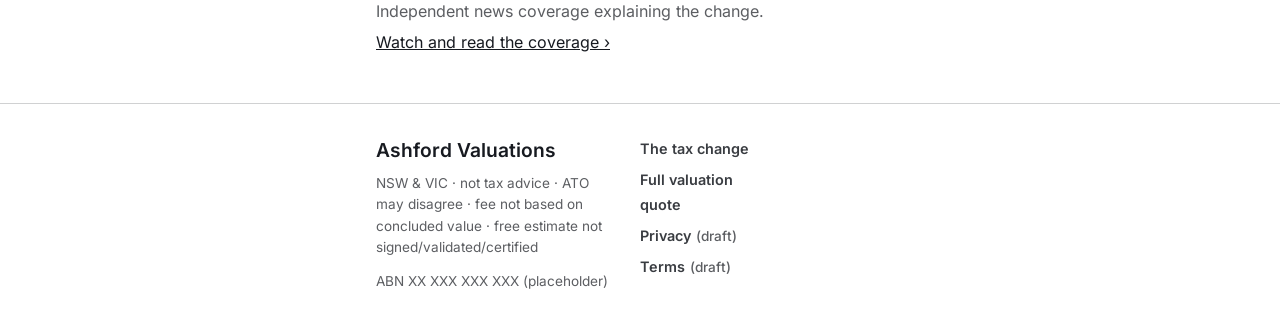
==== commit 3f5d8a3a: "design6i: remove 1 July/30 June dates from marketing copy; draft-formula wording and rebuilt dollar " ====
--- a/index.html
+++ b/index.html
@@ -5,7 +5,7 @@
   <meta name="viewport" content="width=device-width, initial-scale=1">
   <title>Free desktop estimate as at your tax date — Ashford Valuations</title>
   <meta name="description" content="Free desktop estimate as at your tax date. Not a valuation, not for tax. Full valuation from $229 incl GST ($279 if bought in 2012 or earlier). NSW &amp; VIC.">
-  <link rel="stylesheet" href="styles.css?v=design6h">
+  <link rel="stylesheet" href="styles.css?v=design6i">
 </head>
 <body>
   <header class="site-header">
@@ -35,7 +35,7 @@
 
         <div class="estimate-result avm-result" id="estimate-result" hidden aria-live="polite">
           <p class="estimate-figure"><span id="result-figure">$1,050,000</span></p>
-          <p class="tiny-note estimate-date-note" id="result-date-inline">As at 1 July 2027 · indicative — not a valuation, not for tax</p>
+          <p class="tiny-note estimate-date-note" id="result-date-inline">Indicative only · not a valuation, not for tax</p>
           <p class="tiny-note post-result-line">Don’t give this to your accountant.</p>
           <div class="btn-group">
             <a class="btn btn-primary" href="#products">Order from $229</a>
@@ -46,7 +46,7 @@
     </section>
 
     <section class="graphic-band" aria-label="Residential property">
-      <img class="graphic-band-img" src="images/hero-property.jpg?v=design6h" alt="Australian residential home exterior at dusk" width="1920" height="1080" decoding="async">
+      <img class="graphic-band-img" src="images/hero-property.jpg?v=design6i" alt="Australian residential home exterior at dusk" width="1920" height="1080" decoding="async">
       <div class="graphic-band-scrim" aria-hidden="true"></div>
     </section>
 
@@ -61,8 +61,7 @@
           <article class="sku-card featured" id="signed-valuation">
             <h3>Full valuation</h3>
             <p class="sku-price">From $229</p>
-            <p>Inspected in person and signed by a qualified valuer.</p>
-            <p>Your signed report is issued after 30 June 2027.</p>
+            <p>Inspected in person and signed by a qualified valuer. Values your property at the point the new CGT rules use: just before they start.</p>
             <div class="sku-ctas-row">
               <a class="btn btn-primary" href="start.html">Order full valuation</a>
             </div>
@@ -74,7 +73,7 @@
 
     <section class="section section-tight news-teaser" aria-labelledby="news-teaser-label">
       <div class="container">
-        <p class="news-teaser-title" id="news-teaser-label">The 1 July 2027 CGT change, in the news</p>
+        <p class="news-teaser-title" id="news-teaser-label">The CGT change, in the news</p>
         <p class="muted">Independent news coverage explaining the change.</p>
         <p><a class="news-teaser-link" href="why.html#in-the-news">Watch and read the coverage ›</a></p>
       </div>
@@ -90,14 +89,14 @@
       </div>
       <div class="footer-col">
         <ul class="footer-links">
-          <li><a href="why.html">Why</a></li>
-          <li><a href="start.html">Enquire</a></li>
+          <li><a href="why.html">The tax change</a></li>
+          <li><a href="start.html">Full valuation quote</a></li>
           <li><a href="privacy.html">Privacy</a> <span class="phone-hint">(draft)</span></li>
           <li><a href="terms.html">Terms</a> <span class="phone-hint">(draft)</span></li>
         </ul>
       </div>
     </div>
   </footer>
-  <script src="app.js?v=design6h"></script>
+  <script src="app.js?v=design6i"></script>
 </body>
 </html>
--- a/styles.css
+++ b/styles.css
@@ -7,7 +7,7 @@
   font-style: normal;
   font-weight: 400 700;
   font-display: swap;
-  src: url("fonts/inter-latin-wght-normal.woff2?v=design6h") format("woff2");
+  src: url("fonts/inter-latin-wght-normal.woff2?v=design6i") format("woff2");
   unicode-range: U+0000-00FF, U+0131, U+0152-0153, U+02BB-02BC, U+02C6, U+02DA, U+02DC, U+0304, U+0308, U+0329, U+2000-206F, U+20AC, U+2122, U+2191, U+2193, U+2212, U+2215, U+FEFF, U+FFFD;
 }
 
@@ -788,110 +788,6 @@
   border-top: 1px solid var(--border);
 }
 
-.enquire-block {
-  background: var(--bg-elevated);
-  border: 1px solid var(--border);
-  border-radius: var(--radius-lg);
-  box-shadow: none;
-  padding: 1.15rem;
-  margin: 1.25rem 0;
-}
-
-.enquire-block h3 {
-  margin-bottom: 0.35rem;
-}
-
-.enquire-panel {
-  margin-top: 1rem;
-}
-
-.enquire-heading {
-  margin-bottom: 0.35rem;
-}
-
-.enquire-intro {
-  margin-bottom: 1rem;
-}
-
-/* —— Steps —— */
-.steps,
-.steps-3,
-ol.steps {
-  list-style: none;
-  padding: 0;
-  margin: 0;
-  display: grid;
-  gap: 0;
-}
-
-@media (min-width: 720px) {
-  .steps-3 {
-    grid-template-columns: 1fr;
-    gap: 0;
-  }
-}
-
-.step {
-  background: transparent;
-  border: 0;
-  border-bottom: 1px solid var(--border);
-  border-radius: 0;
-  box-shadow: none;
-  padding: 0.75rem 0;
-}
-
-.section-alt .step {
-  background: transparent;
-}
-
-@media (min-width: 720px) {
-  .steps-3 .step {
-    border-bottom: 1px solid var(--border);
-    border-right: 0;
-    padding: 0.75rem 0;
-  }
-  .steps-3 .step:last-child {
-    border-bottom: 1px solid var(--border);
-  }
-}
-
-.home-steps {
-  border-top: 1px solid var(--border);
-  margin-top: 0.25rem;
-  padding-top: 0.25rem;
-}
-
-.step-num {
-  display: inline-flex;
-  align-items: center;
-  justify-content: center;
-  width: 28px;
-  height: 28px;
-  border-radius: 50%;
-  background: var(--accent-soft);
-  color: var(--accent);
-  font-size: 0.85rem;
-  font-weight: 600;
-  margin-bottom: 0.5rem;
-}
-
-.step h3 {
-  font-size: 1rem;
-  margin-bottom: 0.35rem;
-}
-
-.step p {
-  font-size: 0.9rem;
-  margin: 0;
-}
-
-.home-steps .step h3 {
-  font-size: 0.9rem;
-  line-height: 1.35;
-  font-weight: 600;
-  margin: 0;
-}
-
 .hero-micro,
 .post-result-line,
 .term-02 {
@@ -1109,6 +1005,11 @@
 }
 
 /* start.html: on-page fixed-price quote (design6h) */
+.quote-order-note {
+  margin-top: 0.75rem;
+  margin-bottom: 0;
+}
+
 .quote-result {
   margin-top: 0.5rem;
 }
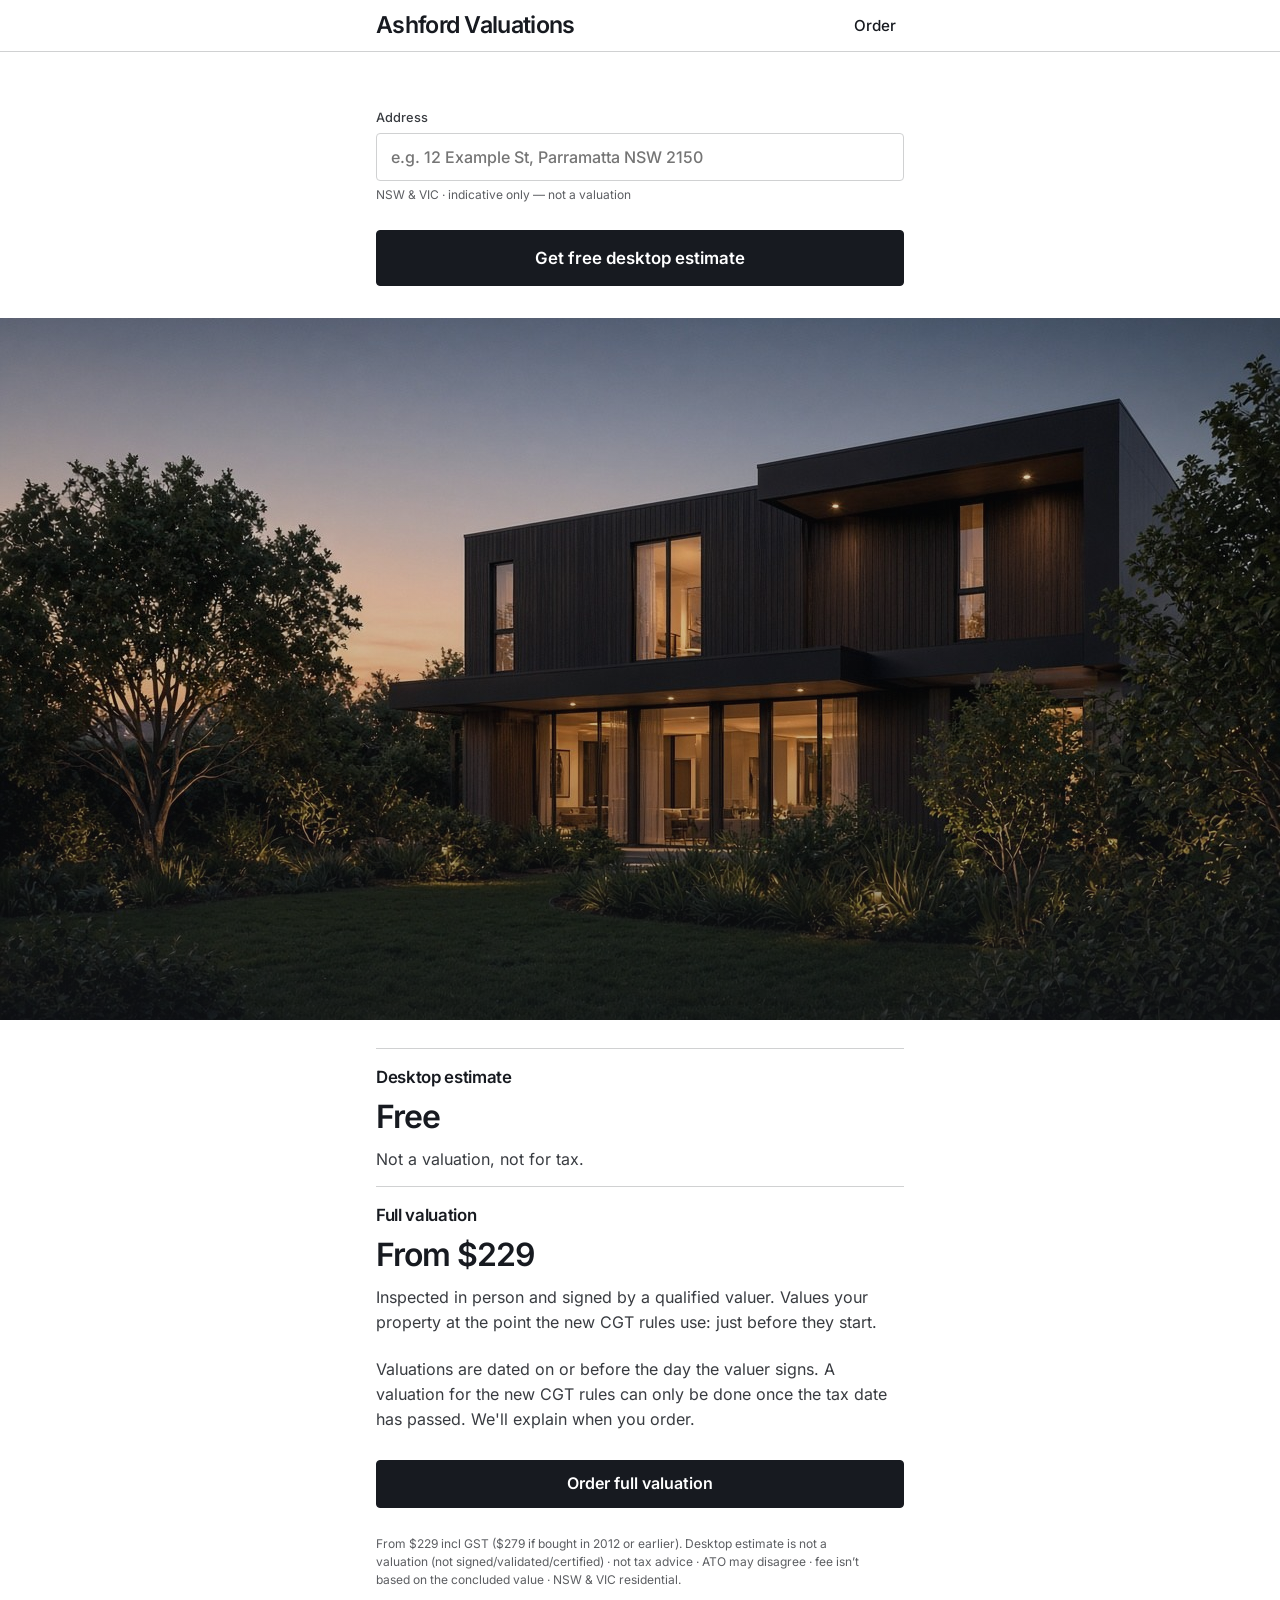
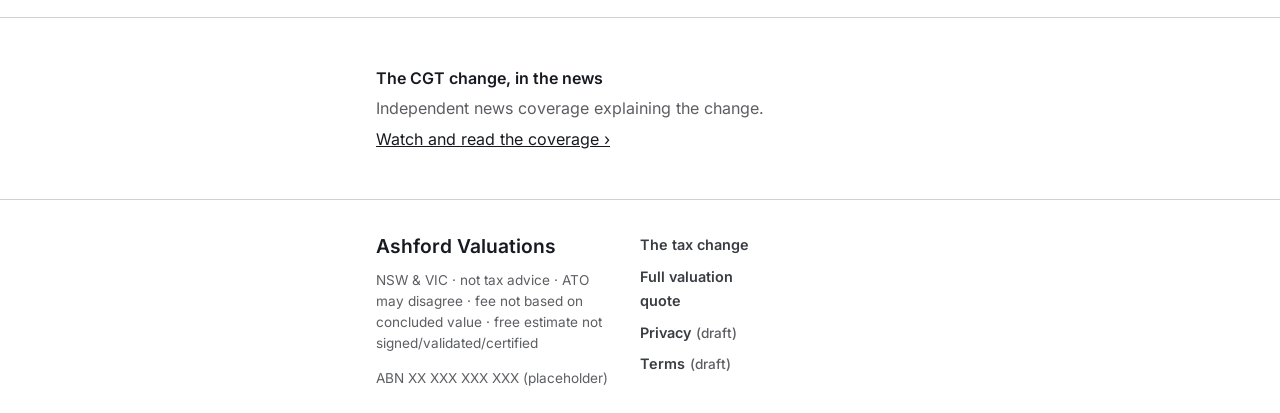
==== commit cc610bd0: "design6j: start.html order-step preview (valuation date: today / past date / tax-date pre-order), Le" ====
--- a/index.html
+++ b/index.html
@@ -3,9 +3,9 @@
 <head>
   <meta charset="utf-8">
   <meta name="viewport" content="width=device-width, initial-scale=1">
-  <title>Free desktop estimate as at your tax date — Ashford Valuations</title>
-  <meta name="description" content="Free desktop estimate as at your tax date. Not a valuation, not for tax. Full valuation from $229 incl GST ($279 if bought in 2012 or earlier). NSW &amp; VIC.">
-  <link rel="stylesheet" href="styles.css?v=design6i">
+  <title>Ashford Valuations · Free desktop estimate</title>
+  <meta name="description" content="Free desktop estimate. Not a valuation, not for tax. Full valuation from $229 incl GST ($279 if bought in 2012 or earlier). NSW &amp; VIC.">
+  <link rel="stylesheet" href="styles.css?v=design6j">
 </head>
 <body>
   <header class="site-header">
@@ -46,7 +46,7 @@
     </section>
 
     <section class="graphic-band" aria-label="Residential property">
-      <img class="graphic-band-img" src="images/hero-property.jpg?v=design6i" alt="Australian residential home exterior at dusk" width="1920" height="1080" decoding="async">
+      <img class="graphic-band-img" src="images/hero-property.jpg?v=design6j" alt="Australian residential home exterior at dusk" width="1920" height="1080" decoding="async">
       <div class="graphic-band-scrim" aria-hidden="true"></div>
     </section>
 
@@ -62,6 +62,7 @@
             <h3>Full valuation</h3>
             <p class="sku-price">From $229</p>
             <p>Inspected in person and signed by a qualified valuer. Values your property at the point the new CGT rules use: just before they start.</p>
+            <p class="quote-legal">Valuations are dated on or before the day the valuer signs. A valuation for the new CGT rules can only be done once the tax date has passed. We'll explain when you order.</p>
             <div class="sku-ctas-row">
               <a class="btn btn-primary" href="start.html">Order full valuation</a>
             </div>
@@ -97,6 +98,6 @@
       </div>
     </div>
   </footer>
-  <script src="app.js?v=design6i"></script>
+  <script src="app.js?v=design6j"></script>
 </body>
 </html>
--- a/styles.css
+++ b/styles.css
@@ -1,13 +1,13 @@
 /* Lock the Date — design4 Tesla clean-order + valuation graphics (preview, not Joe-approved)
    White page · black CTAs · address-only · photo band · no teal / no Call
-   Product locks: address-only hero, as-at 1 July 2027, from $229 — copy unchanged */
+   Product locks: address-only hero, from $229 — copy unchanged */
 /* Inter (self-hosted, SIL OFL 1.1 — see fonts/OFL.txt). Latin subset, variable wght 400–700 (covers 400/500/600/700 used). */
 @font-face {
   font-family: "Inter";
   font-style: normal;
   font-weight: 400 700;
   font-display: swap;
-  src: url("fonts/inter-latin-wght-normal.woff2?v=design6i") format("woff2");
+  src: url("fonts/inter-latin-wght-normal.woff2?v=design6j") format("woff2");
   unicode-range: U+0000-00FF, U+0131, U+0152-0153, U+02BB-02BC, U+02C6, U+02DA, U+02DC, U+0304, U+0308, U+0329, U+2000-206F, U+20AC, U+2122, U+2191, U+2193, U+2212, U+2215, U+FEFF, U+FFFD;
 }
 
@@ -1023,6 +1023,46 @@
   margin-top: 0.35rem;
 }
 
+/* start.html: valuation-date choice (design6j, order-step preview) */
+.date-choice {
+  border: 0;
+  padding: 0;
+  margin: 1.25rem 0 0;
+  min-width: 0;
+}
+
+.date-choice legend {
+  padding: 0;
+  margin-bottom: 0.35rem;
+  font-weight: 600;
+  color: var(--text);
+}
+
+.date-option {
+  display: flex;
+  align-items: center;
+  gap: 0.6rem;
+  min-height: var(--tap);
+  border-top: 1px solid var(--border);
+  cursor: pointer;
+}
+
+.date-option input {
+  width: 1rem;
+  height: 1rem;
+  margin: 0;
+  flex: none;
+  accent-color: var(--text);
+}
+
+.date-choice-detail {
+  margin: 0 0 0.75rem 1.6rem;
+}
+
+.order-payment {
+  margin: 1rem 0 0.5rem;
+}
+
 /* Obvious copy placeholders (not final copy) */
 .copy-placeholder {
   background: #FFF1A8;
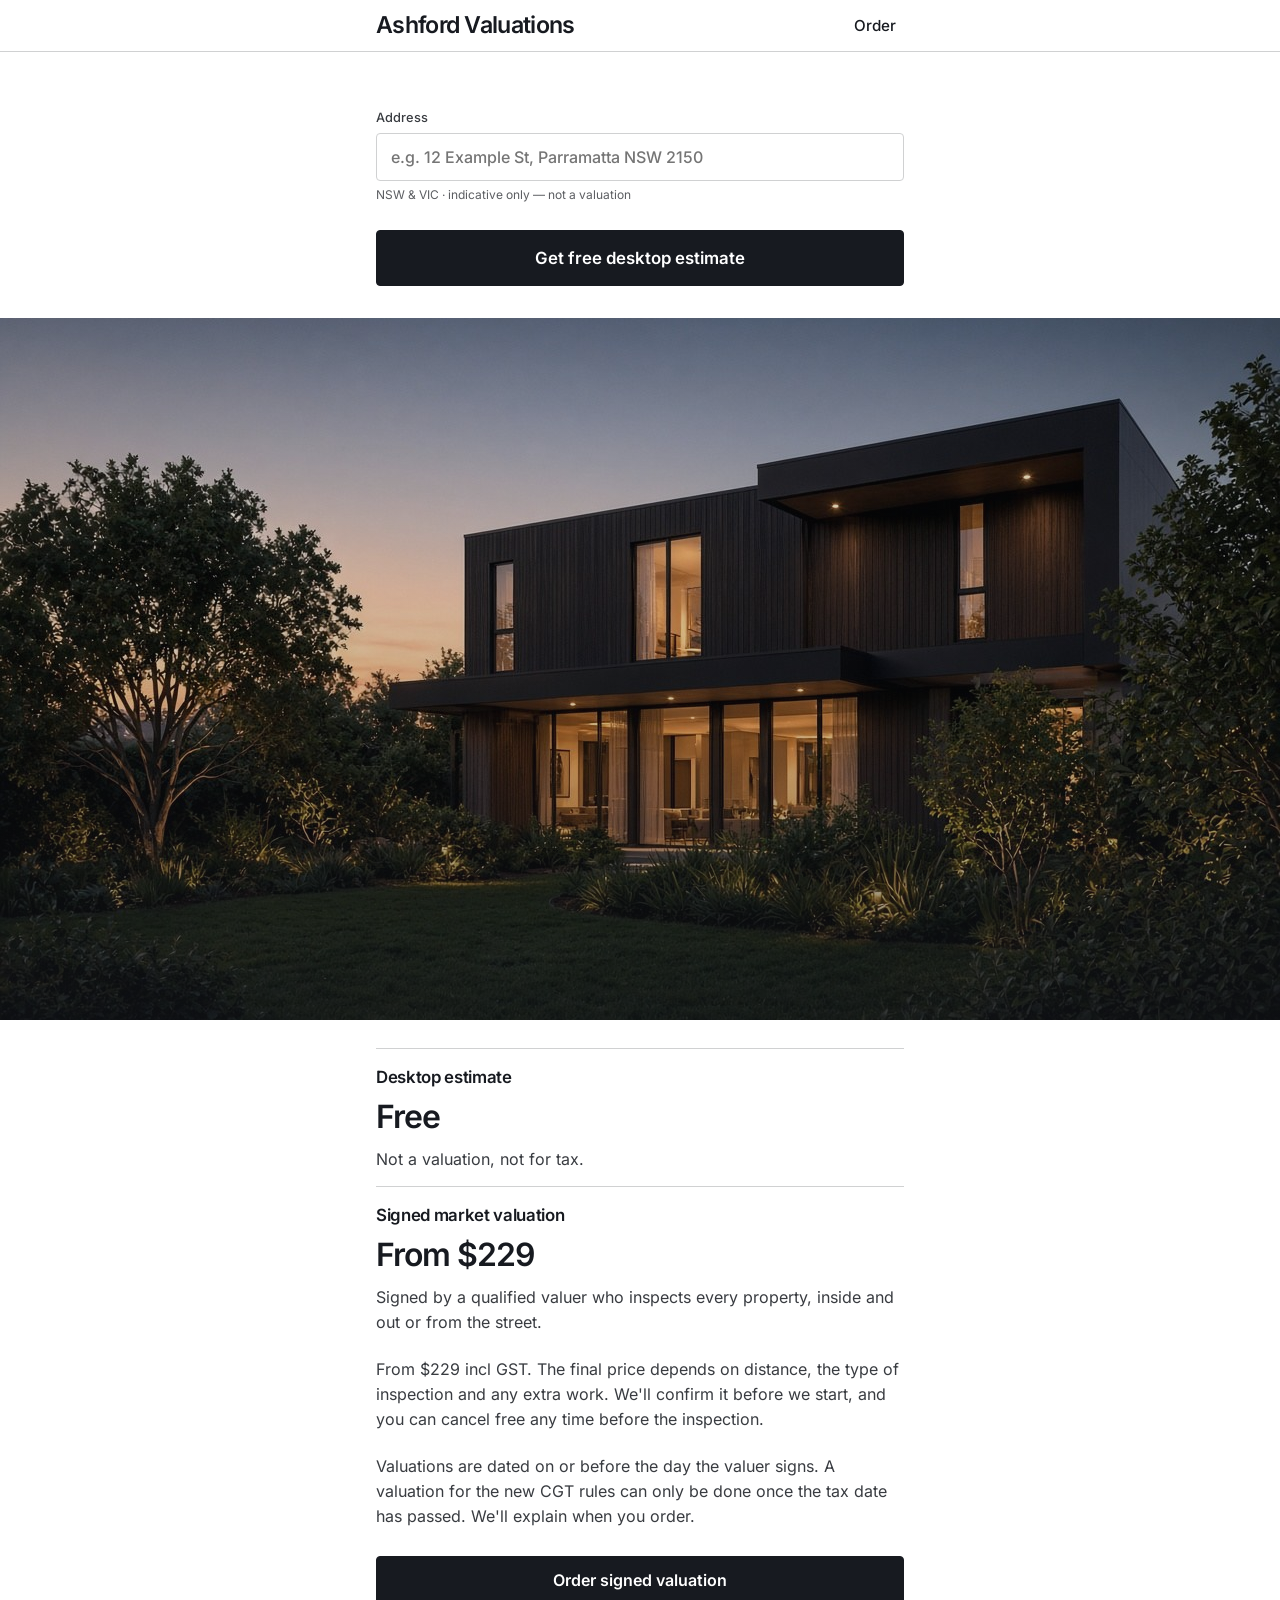
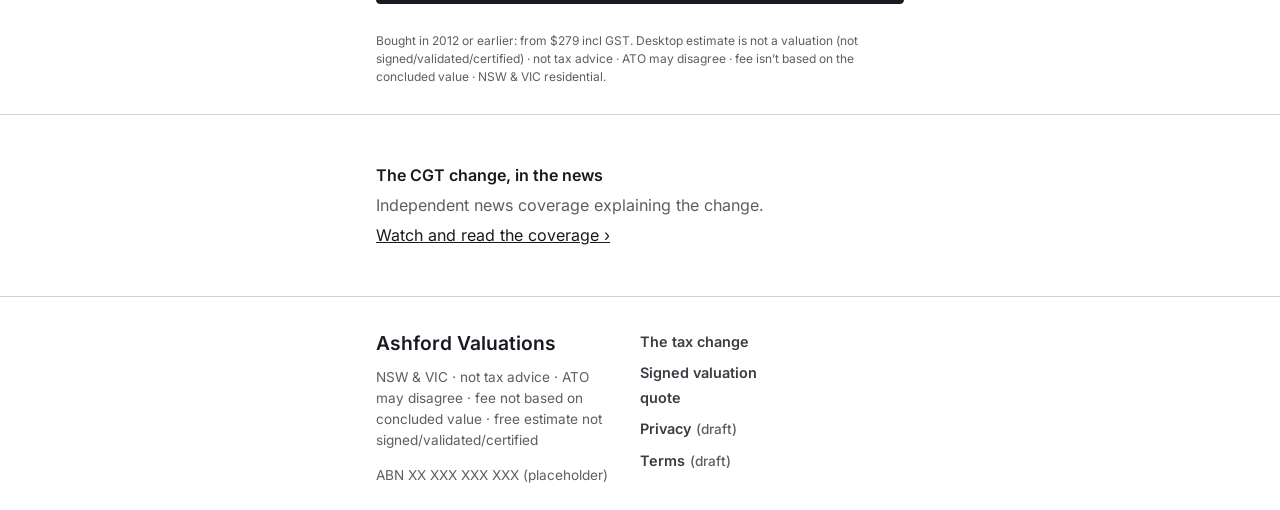
==== commit 745d994d: "design6k: 'Signed market valuation' (inspects every property), 'from' pricing line next to every pri" ====
--- a/index.html
+++ b/index.html
@@ -4,8 +4,8 @@
   <meta charset="utf-8">
   <meta name="viewport" content="width=device-width, initial-scale=1">
   <title>Ashford Valuations · Free desktop estimate</title>
-  <meta name="description" content="Free desktop estimate. Not a valuation, not for tax. Full valuation from $229 incl GST ($279 if bought in 2012 or earlier). NSW &amp; VIC.">
-  <link rel="stylesheet" href="styles.css?v=design6j">
+  <meta name="description" content="Free desktop estimate. Not a valuation, not for tax. Signed market valuation from $229 incl GST ($279 if bought in 2012 or earlier). NSW &amp; VIC.">
+  <link rel="stylesheet" href="styles.css?v=design6k">
 </head>
 <body>
   <header class="site-header">
@@ -38,7 +38,7 @@
           <p class="tiny-note estimate-date-note" id="result-date-inline">Indicative only · not a valuation, not for tax</p>
           <p class="tiny-note post-result-line">Don’t give this to your accountant.</p>
           <div class="btn-group">
-            <a class="btn btn-primary" href="#products">Order from $229</a>
+            <a class="btn btn-primary" href="#products">See signed valuation</a>
             <button type="button" class="btn btn-outline" id="estimate-reset">Try another</button>
           </div>
         </div>
@@ -46,7 +46,7 @@
     </section>
 
     <section class="graphic-band" aria-label="Residential property">
-      <img class="graphic-band-img" src="images/hero-property.jpg?v=design6j" alt="Australian residential home exterior at dusk" width="1920" height="1080" decoding="async">
+      <img class="graphic-band-img" src="images/hero-property.jpg?v=design6k" alt="Australian residential home exterior at dusk" width="1920" height="1080" decoding="async">
       <div class="graphic-band-scrim" aria-hidden="true"></div>
     </section>
 
@@ -59,16 +59,17 @@
             <p>Not a valuation, not for tax.</p>
           </article>
           <article class="sku-card featured" id="signed-valuation">
-            <h3>Full valuation</h3>
+            <h3>Signed market valuation</h3>
             <p class="sku-price">From $229</p>
-            <p>Inspected in person and signed by a qualified valuer. Values your property at the point the new CGT rules use: just before they start.</p>
+            <p>Signed by a qualified valuer who inspects every property, inside and out or from the street.</p>
+            <p class="price-line">From $229 incl GST. The final price depends on distance, the type of inspection and any extra work. We'll confirm it before we start, and you can cancel free any time before the inspection.</p>
             <p class="quote-legal">Valuations are dated on or before the day the valuer signs. A valuation for the new CGT rules can only be done once the tax date has passed. We'll explain when you order.</p>
             <div class="sku-ctas-row">
-              <a class="btn btn-primary" href="start.html">Order full valuation</a>
+              <a class="btn btn-primary" href="start.html">Order signed valuation</a>
             </div>
           </article>
         </div>
-        <p class="pricing-note">From $229 incl GST ($279 if bought in 2012 or earlier). Desktop estimate is not a valuation (not signed/validated/certified) · not tax advice · ATO may disagree · fee isn’t based on the concluded value · NSW &amp; VIC residential.</p>
+        <p class="pricing-note">Bought in 2012 or earlier: from $279 incl GST. Desktop estimate is not a valuation (not signed/validated/certified) · not tax advice · ATO may disagree · fee isn’t based on the concluded value · NSW &amp; VIC residential.</p>
       </div>
     </section>
 
@@ -91,13 +92,13 @@
       <div class="footer-col">
         <ul class="footer-links">
           <li><a href="why.html">The tax change</a></li>
-          <li><a href="start.html">Full valuation quote</a></li>
+          <li><a href="start.html">Signed valuation quote</a></li>
           <li><a href="privacy.html">Privacy</a> <span class="phone-hint">(draft)</span></li>
           <li><a href="terms.html">Terms</a> <span class="phone-hint">(draft)</span></li>
         </ul>
       </div>
     </div>
   </footer>
-  <script src="app.js?v=design6j"></script>
+  <script src="app.js?v=design6k"></script>
 </body>
 </html>
--- a/styles.css
+++ b/styles.css
@@ -7,7 +7,7 @@
   font-style: normal;
   font-weight: 400 700;
   font-display: swap;
-  src: url("fonts/inter-latin-wght-normal.woff2?v=design6j") format("woff2");
+  src: url("fonts/inter-latin-wght-normal.woff2?v=design6k") format("woff2");
   unicode-range: U+0000-00FF, U+0131, U+0152-0153, U+02BB-02BC, U+02C6, U+02DA, U+02DC, U+0304, U+0308, U+0329, U+2000-206F, U+20AC, U+2122, U+2191, U+2193, U+2212, U+2215, U+FEFF, U+FFFD;
 }
 
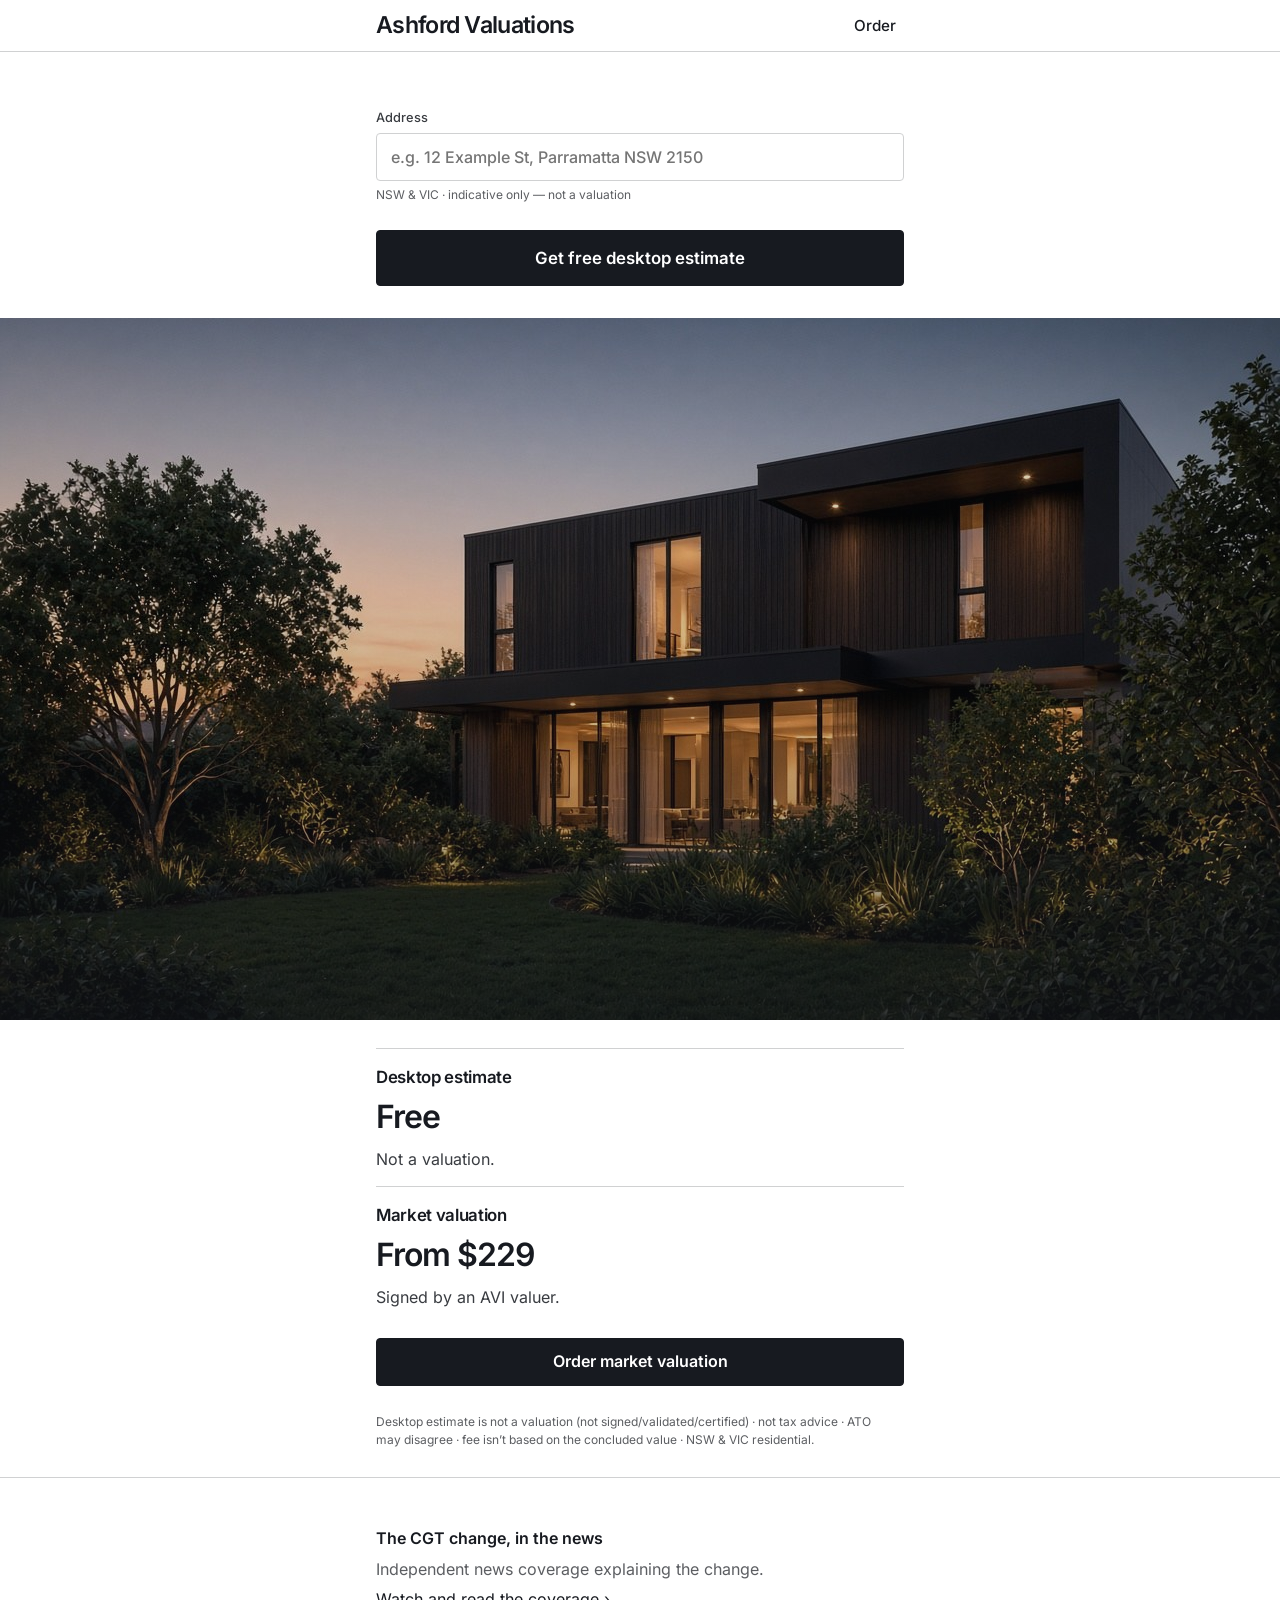
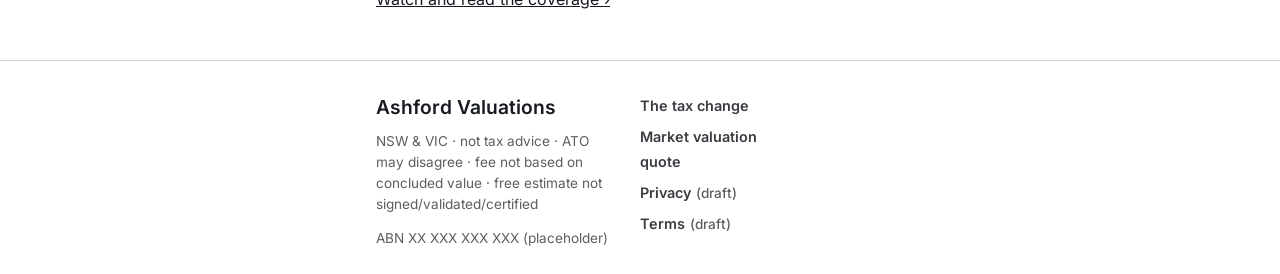
==== commit 8f7d1e16: "design6l: stripped-back home cards (Desktop estimate / Market valuation, Signed by an AVI valuer), r" ====
--- a/index.html
+++ b/index.html
@@ -4,8 +4,8 @@
   <meta charset="utf-8">
   <meta name="viewport" content="width=device-width, initial-scale=1">
   <title>Ashford Valuations · Free desktop estimate</title>
-  <meta name="description" content="Free desktop estimate. Not a valuation, not for tax. Signed market valuation from $229 incl GST ($279 if bought in 2012 or earlier). NSW &amp; VIC.">
-  <link rel="stylesheet" href="styles.css?v=design6k">
+  <meta name="description" content="Free desktop estimate. Not a valuation, not for tax. Market valuation from $229. NSW &amp; VIC.">
+  <link rel="stylesheet" href="styles.css?v=design6l">
 </head>
 <body>
   <header class="site-header">
@@ -38,7 +38,7 @@
           <p class="tiny-note estimate-date-note" id="result-date-inline">Indicative only · not a valuation, not for tax</p>
           <p class="tiny-note post-result-line">Don’t give this to your accountant.</p>
           <div class="btn-group">
-            <a class="btn btn-primary" href="#products">See signed valuation</a>
+            <a class="btn btn-primary" href="#products">See market valuation</a>
             <button type="button" class="btn btn-outline" id="estimate-reset">Try another</button>
           </div>
         </div>
@@ -46,7 +46,7 @@
     </section>
 
     <section class="graphic-band" aria-label="Residential property">
-      <img class="graphic-band-img" src="images/hero-property.jpg?v=design6k" alt="Australian residential home exterior at dusk" width="1920" height="1080" decoding="async">
+      <img class="graphic-band-img" src="images/hero-property.jpg?v=design6l" alt="Australian residential home exterior at dusk" width="1920" height="1080" decoding="async">
       <div class="graphic-band-scrim" aria-hidden="true"></div>
     </section>
 
@@ -56,20 +56,18 @@
           <article class="sku-card" id="free-estimate">
             <h3>Desktop estimate</h3>
             <p class="sku-price">Free</p>
-            <p>Not a valuation, not for tax.</p>
+            <p>Not a valuation.</p>
           </article>
-          <article class="sku-card featured" id="signed-valuation">
-            <h3>Signed market valuation</h3>
+          <article class="sku-card featured" id="market-valuation">
+            <h3>Market valuation</h3>
             <p class="sku-price">From $229</p>
-            <p>Signed by a qualified valuer who inspects every property, inside and out or from the street.</p>
-            <p class="price-line">From $229 incl GST. The final price depends on distance, the type of inspection and any extra work. We'll confirm it before we start, and you can cancel free any time before the inspection.</p>
-            <p class="quote-legal">Valuations are dated on or before the day the valuer signs. A valuation for the new CGT rules can only be done once the tax date has passed. We'll explain when you order.</p>
+            <p>Signed by an AVI valuer.</p>
             <div class="sku-ctas-row">
-              <a class="btn btn-primary" href="start.html">Order signed valuation</a>
+              <a class="btn btn-primary" href="start.html">Order market valuation</a>
             </div>
           </article>
         </div>
-        <p class="pricing-note">Bought in 2012 or earlier: from $279 incl GST. Desktop estimate is not a valuation (not signed/validated/certified) · not tax advice · ATO may disagree · fee isn’t based on the concluded value · NSW &amp; VIC residential.</p>
+        <p class="pricing-note">Desktop estimate is not a valuation (not signed/validated/certified) · not tax advice · ATO may disagree · fee isn’t based on the concluded value · NSW &amp; VIC residential.</p>
       </div>
     </section>
 
@@ -92,13 +90,13 @@
       <div class="footer-col">
         <ul class="footer-links">
           <li><a href="why.html">The tax change</a></li>
-          <li><a href="start.html">Signed valuation quote</a></li>
+          <li><a href="start.html">Market valuation quote</a></li>
           <li><a href="privacy.html">Privacy</a> <span class="phone-hint">(draft)</span></li>
           <li><a href="terms.html">Terms</a> <span class="phone-hint">(draft)</span></li>
         </ul>
       </div>
     </div>
   </footer>
-  <script src="app.js?v=design6k"></script>
+  <script src="app.js?v=design6l"></script>
 </body>
 </html>
--- a/styles.css
+++ b/styles.css
@@ -7,7 +7,7 @@
   font-style: normal;
   font-weight: 400 700;
   font-display: swap;
-  src: url("fonts/inter-latin-wght-normal.woff2?v=design6k") format("woff2");
+  src: url("fonts/inter-latin-wght-normal.woff2?v=design6l") format("woff2");
   unicode-range: U+0000-00FF, U+0131, U+0152-0153, U+02BB-02BC, U+02C6, U+02DA, U+02DC, U+0304, U+0308, U+0329, U+2000-206F, U+20AC, U+2122, U+2191, U+2193, U+2212, U+2215, U+FEFF, U+FFFD;
 }
 
@@ -1004,7 +1004,7 @@
   text-decoration: underline;
 }
 
-/* start.html: on-page fixed-price quote (design6h) */
+/* start.html: on-page "from" price quote */
 .quote-order-note {
   margin-top: 0.75rem;
   margin-bottom: 0;
@@ -1023,7 +1023,7 @@
   margin-top: 0.35rem;
 }
 
-/* start.html: valuation-date choice (design6j, order-step preview) */
+/* start.html: valuation-date choice (order-step preview) */
 .date-choice {
   border: 0;
   padding: 0;
@@ -1550,10 +1550,10 @@
 
 /* design5 = ashford brand on tesla chrome */
 
-/* design6 full market valuation CTAs */
+/* signed valuation CTAs */
 
 /* design6b larger Ashford wordmark */
 
 /* design6d in-the-news links replace stories */
 /* design6f click-to-play YouTube facades + richer article cards */
-/* design6h two products on home, start.html fixed-price quote, how-it-works removed */
+/* design6h two products on home, start.html price quote, how-it-works removed */
